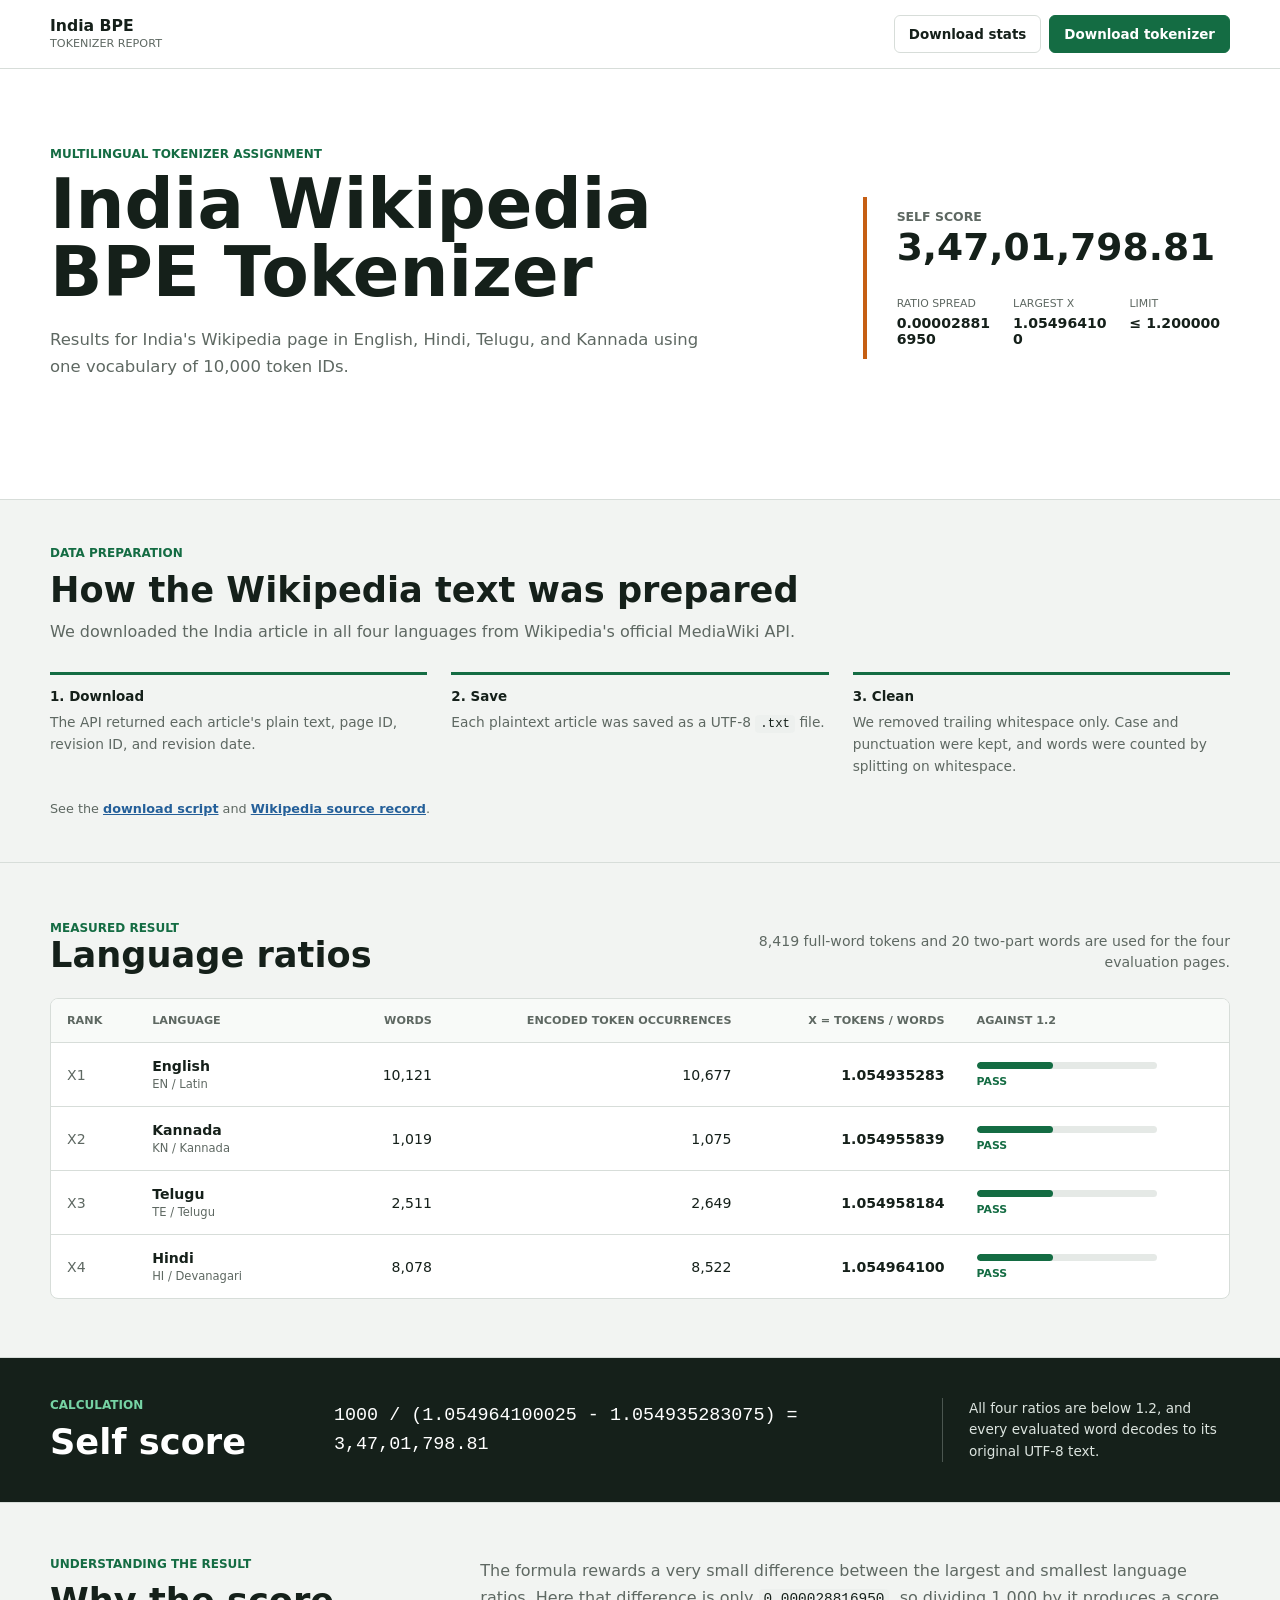
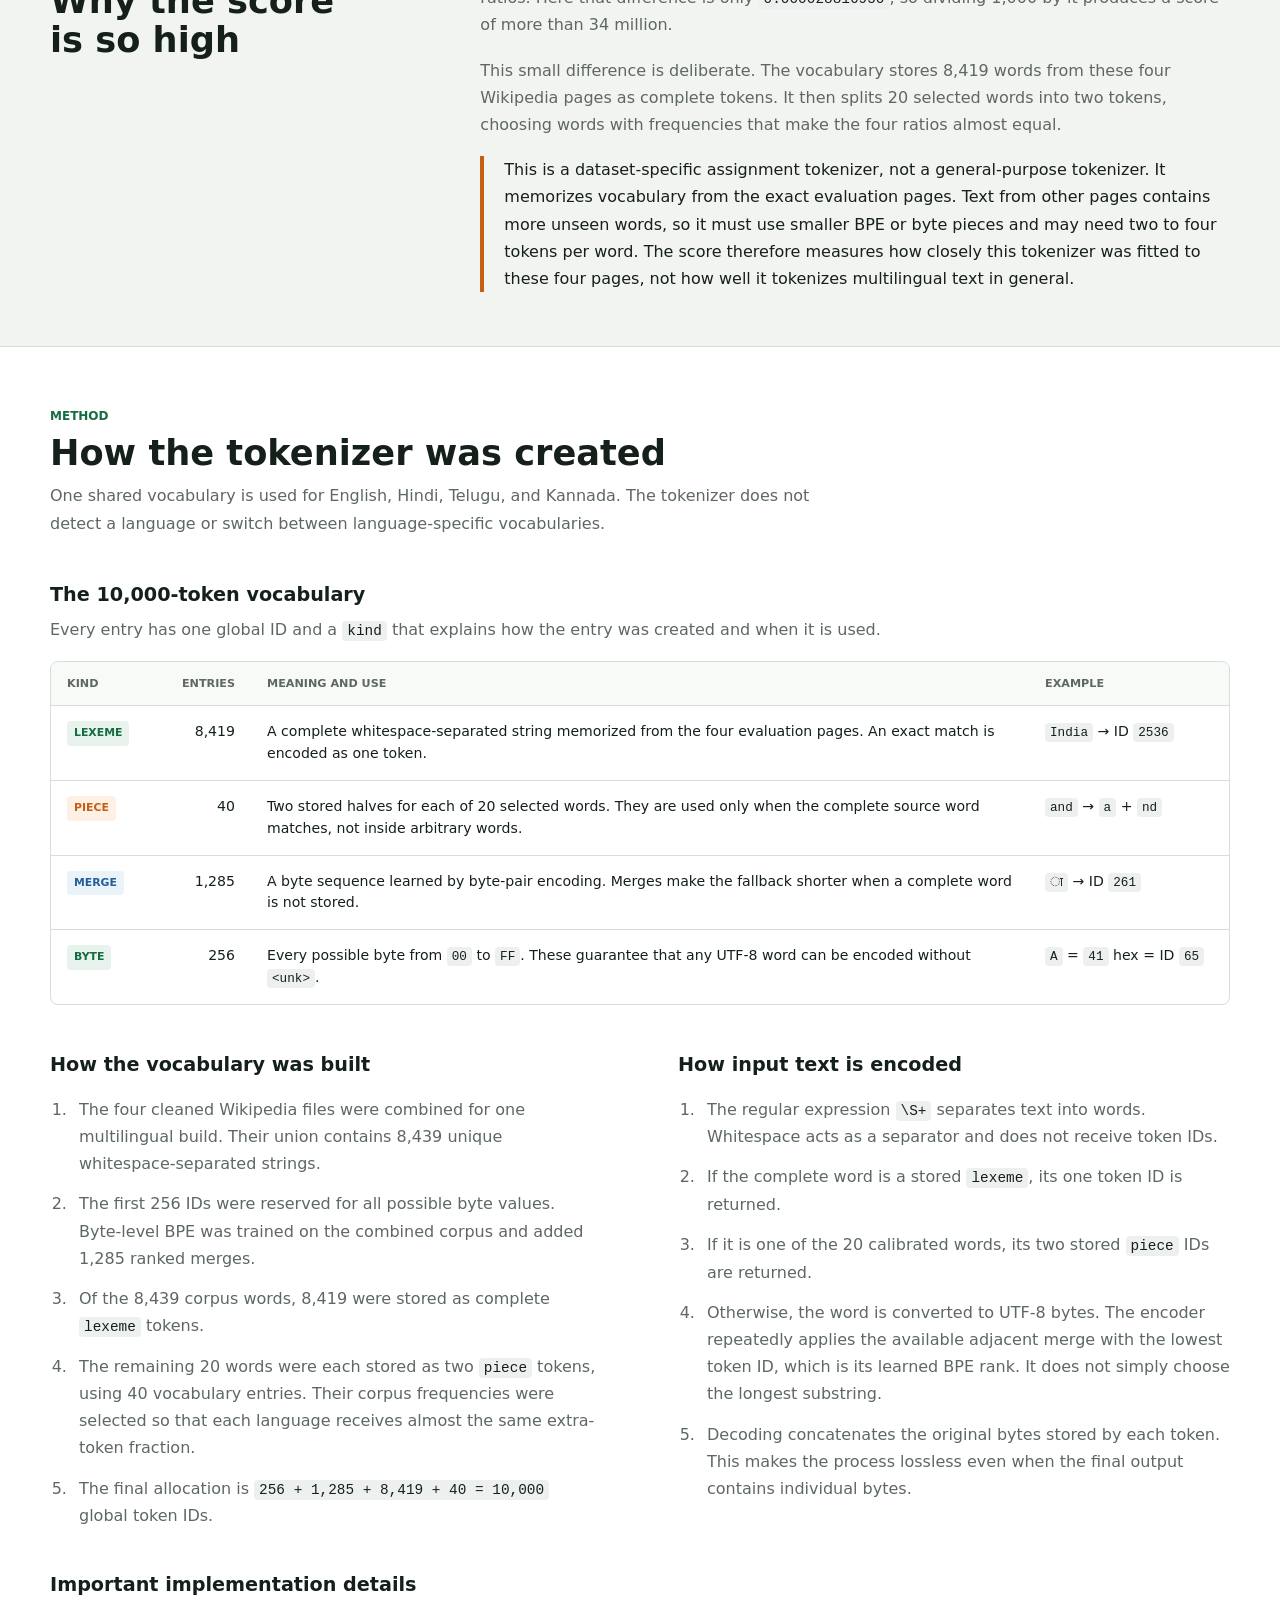
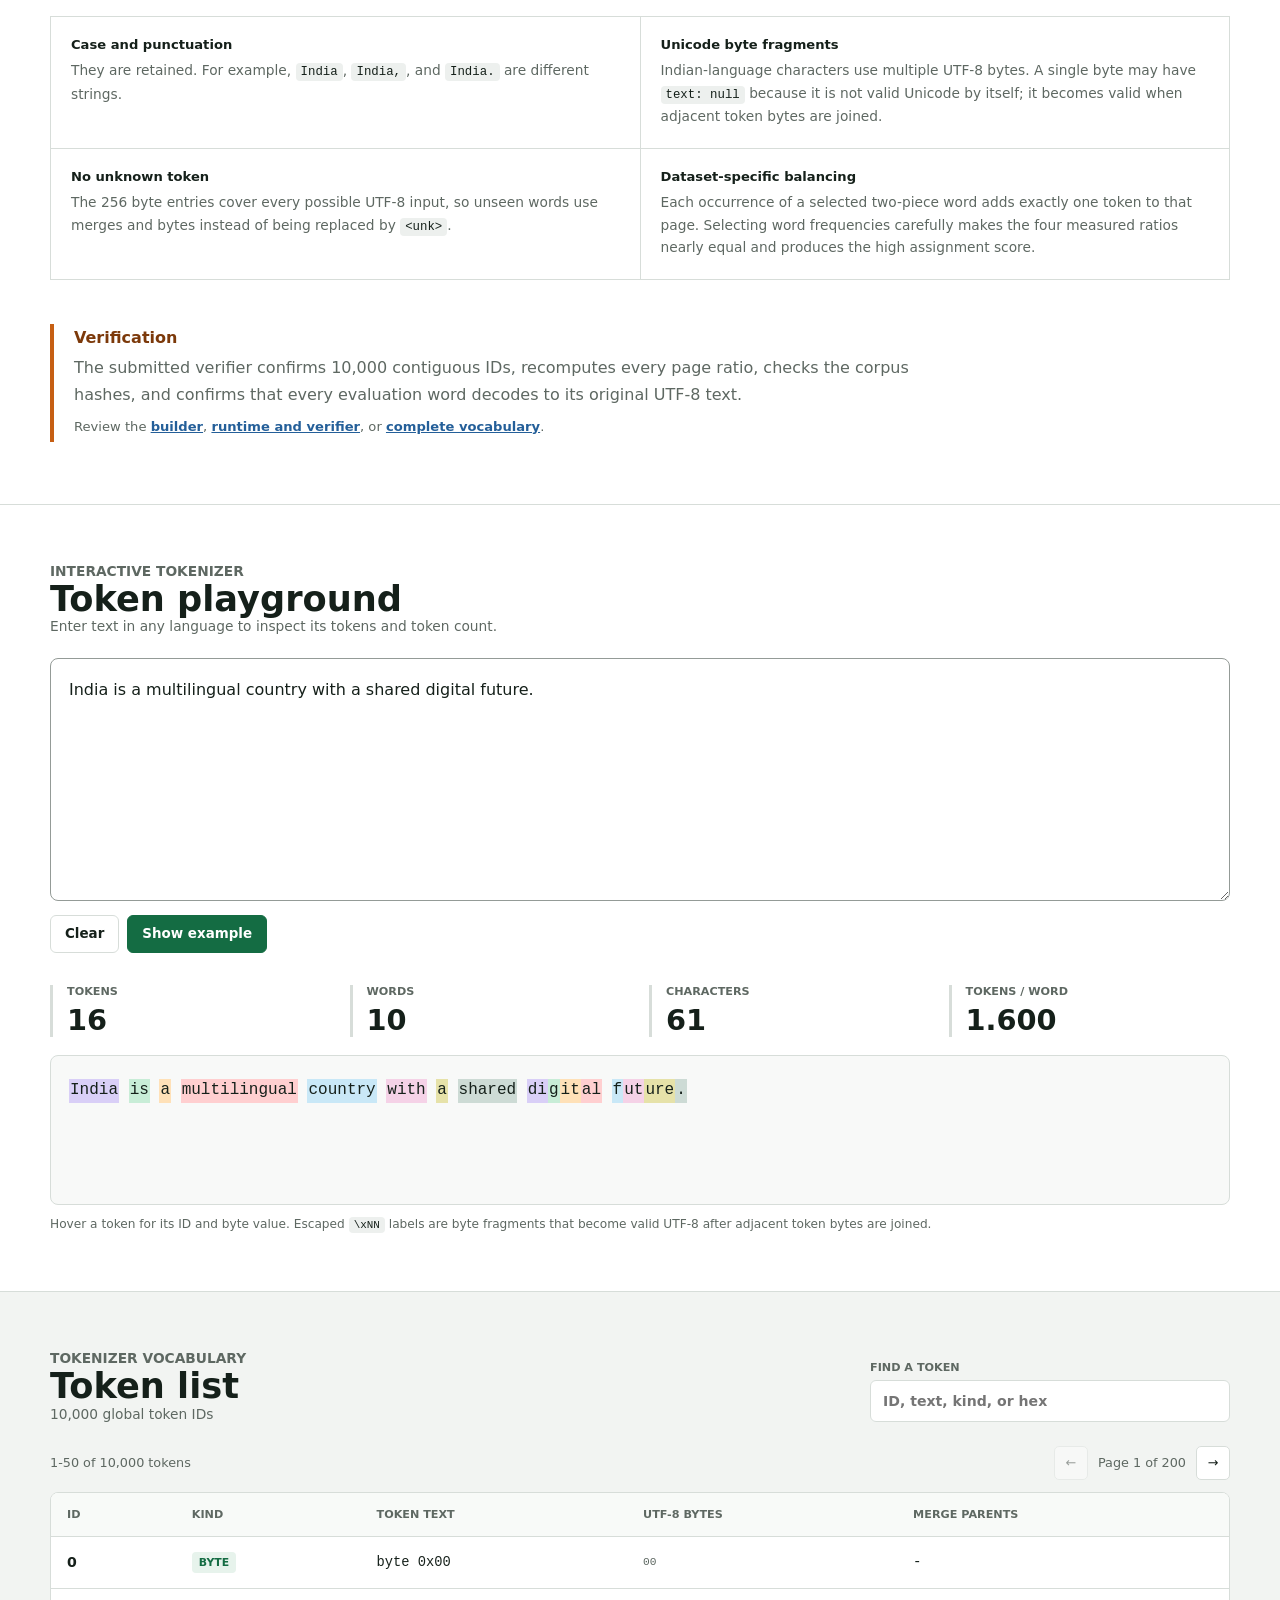
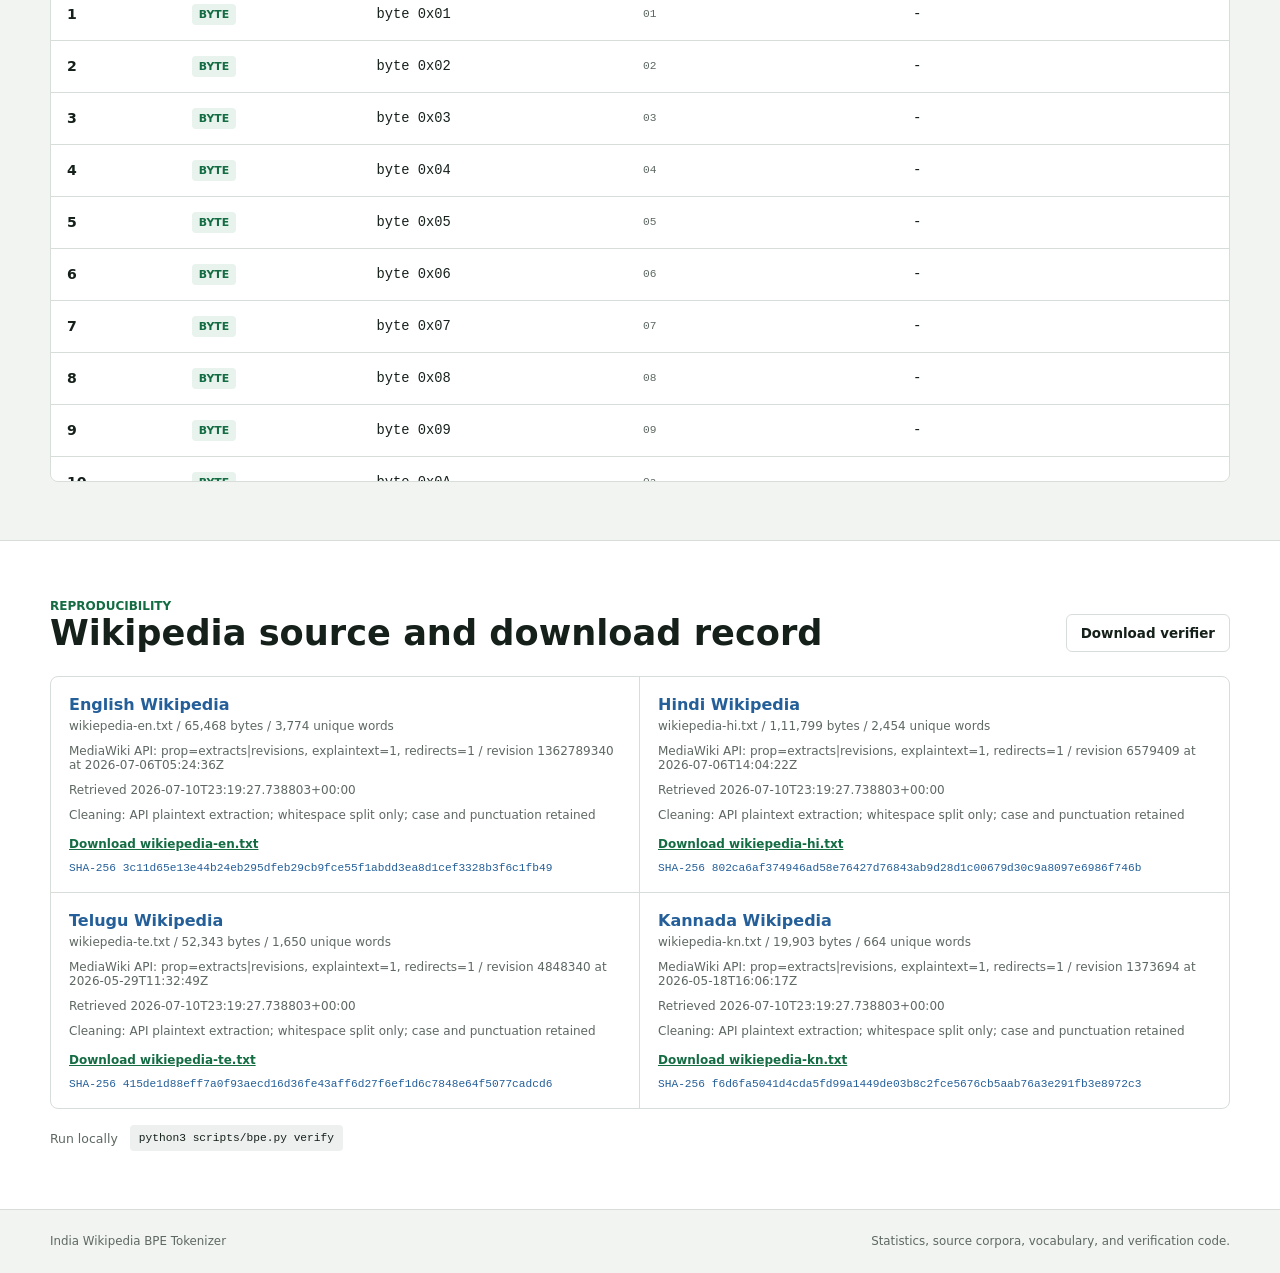
==== 02-bpe/index.html @ fa58f0af "Add multilingual BPE tokenizer app" ====
<!doctype html>
<html lang="en">
  <head>
    <meta charset="UTF-8" />
    <meta name="viewport" content="width=device-width, initial-scale=1.0" />
    <meta
      name="description"
      content="A reproducible multilingual BPE tokenizer audit for India's Wikipedia pages."
    />
    <title>India Wikipedia BPE Tokenizer</title>
    <link rel="stylesheet" href="src/styles.css" />
    <script src="src/app.js" defer></script>
  </head>
  <body>
    <header class="topbar">
      <div class="shell topbar-inner">
        <a class="brand" href="./" aria-label="India Wikipedia BPE Tokenizer home">
          <span>
            <strong>India BPE</strong>
            <small>Tokenizer report</small>
          </span>
        </a>
        <nav class="actions" aria-label="Artifact downloads">
          <a class="button button-secondary" href="assets/stats.json" download>Download stats</a>
          <a class="button button-primary" href="assets/tokenizer.json" download>Download tokenizer</a>
        </nav>
      </div>
    </header>

    <main>
      <section class="summary-band">
        <div class="shell summary-grid">
          <div class="summary-copy">
            <p class="eyebrow">Multilingual tokenizer assignment</p>
            <h1>India Wikipedia BPE Tokenizer</h1>
            <p class="lede">
              Results for India's Wikipedia page in English, Hindi, Telugu, and Kannada
              using one vocabulary of 10,000 token IDs.
            </p>
          </div>

          <div class="score-panel" aria-live="polite">
            <div>
              <span class="metric-label">Self score</span>
              <strong id="score-value" class="score-value">...</strong>
            </div>
            <dl class="score-facts">
              <div>
                <dt>Ratio spread</dt>
                <dd id="spread-value">...</dd>
              </div>
              <div>
                <dt>Largest X</dt>
                <dd id="max-ratio">...</dd>
              </div>
              <div>
                <dt>Limit</dt>
                <dd>&le; 1.200000</dd>
              </div>
            </dl>
          </div>
        </div>
      </section>

      <section class="source-band">
        <div class="shell">
          <p class="eyebrow">Data preparation</p>
          <h2>How the Wikipedia text was prepared</h2>
          <p class="source-intro">
            We downloaded the India article in all four languages from Wikipedia's
            official MediaWiki API.
          </p>
          <ol class="source-steps">
            <li>
              <strong>1. Download</strong>
              <span>
                The API returned each article's plain text, page ID, revision ID, and
                revision date.
              </span>
            </li>
            <li>
              <strong>2. Save</strong>
              <span>Each plaintext article was saved as a UTF-8 <code>.txt</code> file.</span>
            </li>
            <li>
              <strong>3. Clean</strong>
              <span>
                We removed trailing whitespace only. Case and punctuation were kept,
                and words were counted by splitting on whitespace.
              </span>
            </li>
          </ol>
          <p class="source-links">
            See the <a href="scripts/download_wikipedia.py" download>download script</a> and
            <a href="assets/wikipedia-sources.json" download>Wikipedia source record</a>.
          </p>
        </div>
      </section>

      <section class="data-band">
        <div class="shell">
          <div class="section-heading">
            <div>
              <p class="eyebrow">Measured result</p>
              <h2>Language ratios</h2>
            </div>
            <p id="vocabulary-note" class="vocabulary-note"></p>
          </div>

          <div class="table-wrap">
            <table class="ratio-table">
              <thead>
                <tr>
                  <th scope="col">Rank</th>
                  <th scope="col">Language</th>
                  <th scope="col" class="numeric">Words</th>
                  <th scope="col" class="numeric">Encoded token occurrences</th>
                  <th scope="col" class="numeric">X = tokens / words</th>
                  <th scope="col">Against 1.2</th>
                </tr>
              </thead>
              <tbody id="ratio-body"></tbody>
            </table>
          </div>
        </div>
      </section>

      <section class="calculation-band">
        <div class="shell calculation-grid">
          <div>
            <p class="eyebrow">Calculation</p>
            <h2 id="calculation-title">Self score</h2>
          </div>
          <div class="formula" id="formula" aria-live="polite"></div>
          <div class="verdict" id="verdict"></div>
        </div>
      </section>

      <section class="score-explanation-band">
        <div class="shell score-explanation-grid">
          <div>
            <p class="eyebrow">Understanding the result</p>
            <h2>Why the score is so high</h2>
          </div>
          <div class="score-explanation-copy">
            <p>
              The formula rewards a very small difference between the largest and
              smallest language ratios. Here that difference is only
              <code>0.000028816950</code>, so dividing 1,000 by it produces a score of
              more than 34 million.
            </p>
            <p>
              This small difference is deliberate. The vocabulary stores 8,419 words
              from these four Wikipedia pages as complete tokens. It then splits 20
              selected words into two tokens, choosing words with frequencies that make
              the four ratios almost equal.
            </p>
            <p class="score-caveat">
              This is a dataset-specific assignment tokenizer, not a general-purpose
              tokenizer. It memorizes vocabulary from the exact evaluation pages. Text
              from other pages contains more unseen words, so it must use smaller BPE or
              byte pieces and may need two to four tokens per word. The score therefore
              measures how closely this tokenizer was fitted to these four pages, not how
              well it tokenizes multilingual text in general.
            </p>
          </div>
        </div>
      </section>

      <section class="method-band">
        <div class="shell method-content">
          <header class="method-header">
            <p class="eyebrow">Method</p>
            <h2>How the tokenizer was created</h2>
            <p>
              One shared vocabulary is used for English, Hindi, Telugu, and Kannada.
              The tokenizer does not detect a language or switch between language-specific
              vocabularies.
            </p>
          </header>

          <section class="method-section" aria-labelledby="vocabulary-composition">
            <div class="method-section-heading">
              <h3 id="vocabulary-composition">The 10,000-token vocabulary</h3>
              <p>
                Every entry has one global ID and a <code>kind</code> that explains how
                the entry was created and when it is used.
              </p>
            </div>
            <div class="table-wrap">
              <table class="method-table">
                <thead>
                  <tr>
                    <th scope="col">Kind</th>
                    <th scope="col" class="numeric">Entries</th>
                    <th scope="col">Meaning and use</th>
                    <th scope="col">Example</th>
                  </tr>
                </thead>
                <tbody>
                  <tr>
                    <td><span class="token-kind lexeme">Lexeme</span></td>
                    <td class="numeric">8,419</td>
                    <td>
                      A complete whitespace-separated string memorized from the four
                      evaluation pages. An exact match is encoded as one token.
                    </td>
                    <td><code>India</code> &rarr; ID <code>2536</code></td>
                  </tr>
                  <tr>
                    <td><span class="token-kind piece">Piece</span></td>
                    <td class="numeric">40</td>
                    <td>
                      Two stored halves for each of 20 selected words. They are used only
                      when the complete source word matches, not inside arbitrary words.
                    </td>
                    <td><code>and</code> &rarr; <code>a</code> + <code>nd</code></td>
                  </tr>
                  <tr>
                    <td><span class="token-kind">Merge</span></td>
                    <td class="numeric">1,285</td>
                    <td>
                      A byte sequence learned by byte-pair encoding. Merges make the
                      fallback shorter when a complete word is not stored.
                    </td>
                    <td><code>ा</code> &rarr; ID <code>261</code></td>
                  </tr>
                  <tr>
                    <td><span class="token-kind byte">Byte</span></td>
                    <td class="numeric">256</td>
                    <td>
                      Every possible byte from <code>00</code> to <code>FF</code>. These
                      guarantee that any UTF-8 word can be encoded without <code>&lt;unk&gt;</code>.
                    </td>
                    <td><code>A</code> = <code>41</code> hex = ID <code>65</code></td>
                  </tr>
                </tbody>
              </table>
            </div>
          </section>

          <div class="method-columns">
            <section class="method-section" aria-labelledby="vocabulary-build">
              <div class="method-section-heading">
                <h3 id="vocabulary-build">How the vocabulary was built</h3>
              </div>
              <ol class="method-list">
                <li>
                  The four cleaned Wikipedia files were combined for one multilingual
                  build. Their union contains 8,439 unique whitespace-separated strings.
                </li>
                <li>
                  The first 256 IDs were reserved for all possible byte values. Byte-level
                  BPE was trained on the combined corpus and added 1,285 ranked merges.
                </li>
                <li>
                  Of the 8,439 corpus words, 8,419 were stored as complete
                  <code>lexeme</code> tokens.
                </li>
                <li>
                  The remaining 20 words were each stored as two <code>piece</code>
                  tokens, using 40 vocabulary entries. Their corpus frequencies were
                  selected so that each language receives almost the same extra-token
                  fraction.
                </li>
                <li>
                  The final allocation is <code>256 + 1,285 + 8,419 + 40 = 10,000</code>
                  global token IDs.
                </li>
              </ol>
            </section>

            <section class="method-section" aria-labelledby="encoding-process">
              <div class="method-section-heading">
                <h3 id="encoding-process">How input text is encoded</h3>
              </div>
              <ol class="method-list">
                <li>
                  The regular expression <code>\S+</code> separates text into words.
                  Whitespace acts as a separator and does not receive token IDs.
                </li>
                <li>
                  If the complete word is a stored <code>lexeme</code>, its one token ID
                  is returned.
                </li>
                <li>
                  If it is one of the 20 calibrated words, its two stored
                  <code>piece</code> IDs are returned.
                </li>
                <li>
                  Otherwise, the word is converted to UTF-8 bytes. The encoder repeatedly
                  applies the available adjacent merge with the lowest token ID, which is
                  its learned BPE rank. It does not simply choose the longest substring.
                </li>
                <li>
                  Decoding concatenates the original bytes stored by each token. This makes
                  the process lossless even when the final output contains individual bytes.
                </li>
              </ol>
            </section>
          </div>

          <section class="method-details" aria-labelledby="important-details">
            <div class="method-section-heading">
              <h3 id="important-details">Important implementation details</h3>
            </div>
            <dl class="method-facts">
              <div>
                <dt>Case and punctuation</dt>
                <dd>
                  They are retained. For example, <code>India</code>, <code>India,</code>,
                  and <code>India.</code> are different strings.
                </dd>
              </div>
              <div>
                <dt>Unicode byte fragments</dt>
                <dd>
                  Indian-language characters use multiple UTF-8 bytes. A single byte may
                  have <code>text: null</code> because it is not valid Unicode by itself;
                  it becomes valid when adjacent token bytes are joined.
                </dd>
              </div>
              <div>
                <dt>No unknown token</dt>
                <dd>
                  The 256 byte entries cover every possible UTF-8 input, so unseen words
                  use merges and bytes instead of being replaced by <code>&lt;unk&gt;</code>.
                </dd>
              </div>
              <div>
                <dt>Dataset-specific balancing</dt>
                <dd>
                  Each occurrence of a selected two-piece word adds exactly one token to
                  that page. Selecting word frequencies carefully makes the four measured
                  ratios nearly equal and produces the high assignment score.
                </dd>
              </div>
            </dl>
          </section>

          <aside class="method-validation">
            <strong>Verification</strong>
            <p>
              The submitted verifier confirms 10,000 contiguous IDs, recomputes every
              page ratio, checks the corpus hashes, and confirms that every evaluation
              word decodes to its original UTF-8 text.
            </p>
            <p class="method-links">
              Review the <a href="scripts/build_tokenizer.py" download>builder</a>,
              <a href="scripts/bpe.py" download>runtime and verifier</a>, or
              <a href="assets/tokenizer.json" download>complete vocabulary</a>.
            </p>
          </aside>
        </div>
      </section>

      <section class="playground-band">
        <div class="shell">
          <div class="section-heading playground-heading">
            <div>
              <p class="eyebrow">Interactive tokenizer</p>
              <h2>Token playground</h2>
              <p>Enter text in any language to inspect its tokens and token count.</p>
            </div>
          </div>

          <textarea
            id="playground-input"
            class="playground-input"
            rows="8"
            aria-label="Text to tokenize"
            placeholder="Enter or paste text"
          ></textarea>

          <div class="playground-actions">
            <button id="clear-playground" class="button button-secondary" type="button">Clear</button>
            <button id="example-playground" class="button button-primary" type="button">Show example</button>
          </div>
          <dl class="playground-metrics" aria-live="polite">
            <div><dt>Tokens</dt><dd id="playground-tokens">0</dd></div>
            <div><dt>Words</dt><dd id="playground-words">0</dd></div>
            <div><dt>Characters</dt><dd id="playground-characters">0</dd></div>
            <div><dt>Tokens / word</dt><dd id="playground-ratio">0.000</dd></div>
          </dl>

          <div id="playground-output" class="playground-output" aria-label="Colored token output"></div>
          <p class="fragment-note">
            Hover a token for its ID and byte value. Escaped <code>\xNN</code> labels are byte
            fragments that become valid UTF-8 after adjacent token bytes are joined.
          </p>
        </div>
      </section>

      <section class="vocab-band">
        <div class="shell">
          <div class="section-heading vocab-heading">
            <div>
              <p class="eyebrow">Tokenizer vocabulary</p>
              <h2>Token list</h2>
              <p><span id="vocab-count">10,000</span> global token IDs</p>
            </div>
            <label class="search-field">
              <span>Find a token</span>
              <input id="token-search" type="search" placeholder="ID, text, kind, or hex" />
            </label>
          </div>

          <div class="token-toolbar">
            <p id="token-result-count" aria-live="polite">Loading vocabulary...</p>
            <div class="pager">
              <button id="previous-page" type="button" aria-label="Previous token page">&larr;</button>
              <span id="page-label">Page 1</span>
              <button id="next-page" type="button" aria-label="Next token page">&rarr;</button>
            </div>
          </div>

          <div class="table-wrap token-table-wrap">
            <table class="token-table">
              <thead>
                <tr>
                  <th scope="col">ID</th>
                  <th scope="col">Kind</th>
                  <th scope="col">Token text</th>
                  <th scope="col">UTF-8 bytes</th>
                  <th scope="col">Merge parents</th>
                </tr>
              </thead>
              <tbody id="token-body"></tbody>
            </table>
          </div>
        </div>
      </section>

      <section class="provenance-band">
        <div class="shell">
          <div class="section-heading">
            <div>
              <p class="eyebrow">Reproducibility</p>
              <h2>Wikipedia source and download record</h2>
            </div>
            <a class="button button-secondary" href="scripts/bpe.py" download>Download verifier</a>
          </div>
          <div id="corpus-list" class="corpus-list"></div>
          <div class="verify-command">
            <span>Run locally</span>
            <code>python3 scripts/bpe.py verify</code>
          </div>
        </div>
      </section>
    </main>

    <footer>
      <div class="shell footer-inner">
        <p>India Wikipedia BPE Tokenizer</p>
        <p>Statistics, source corpora, vocabulary, and verification code.</p>
      </div>
    </footer>
  </body>
</html>
---- 02-bpe/src/styles.css ----
:root {
  color-scheme: light;
  --ink: #15201a;
  --muted: #5e6862;
  --paper: #ffffff;
  --ground: #f2f4f2;
  --line: #d7ddd9;
  --green: #146c43;
  --green-soft: #e7f3ec;
  --saffron: #c65f13;
  --saffron-soft: #fff0e5;
  --blue: #245f99;
  --blue-soft: #eaf2fa;
  --danger: #9e392f;
  --radius: 8px;
  font-family:
    Inter, ui-sans-serif, system-ui, -apple-system, BlinkMacSystemFont, "Segoe UI",
    sans-serif;
  font-synthesis: none;
  letter-spacing: 0;
}

* {
  box-sizing: border-box;
}

html {
  background: var(--ground);
  color: var(--ink);
  scroll-behavior: smooth;
}

body {
  margin: 0;
  min-width: 320px;
  background: var(--ground);
}

button,
input {
  font: inherit;
  letter-spacing: 0;
}

button,
a {
  -webkit-tap-highlight-color: transparent;
}

a {
  color: inherit;
}

.shell {
  width: min(1180px, calc(100% - 40px));
  margin-inline: auto;
}

.topbar {
  position: sticky;
  z-index: 20;
  top: 0;
  border-bottom: 1px solid var(--line);
  background: rgba(255, 255, 255, 0.96);
  backdrop-filter: blur(10px);
}

.topbar-inner,
.footer-inner,
.section-heading,
.token-toolbar {
  display: flex;
  align-items: center;
  justify-content: space-between;
  gap: 20px;
}

.topbar-inner {
  min-height: 68px;
}

.brand {
  display: inline-flex;
  align-items: center;
  gap: 11px;
  color: var(--ink);
  text-decoration: none;
}

.brand span {
  display: grid;
  line-height: 1.05;
}

.brand strong {
  font-size: 0.98rem;
}

.brand small {
  margin-top: 4px;
  color: var(--muted);
  font-size: 0.7rem;
  text-transform: uppercase;
}

.actions {
  display: flex;
  gap: 8px;
}

.button {
  display: inline-flex;
  min-height: 38px;
  align-items: center;
  justify-content: center;
  border: 1px solid transparent;
  border-radius: 6px;
  padding: 0 14px;
  font-size: 0.84rem;
  font-weight: 700;
  text-decoration: none;
}

.button-primary {
  border-color: var(--green);
  background: var(--green);
  color: #fff;
}

.button-secondary {
  border-color: var(--line);
  background: var(--paper);
  color: var(--ink);
}

.button:hover,
.button:focus-visible {
  filter: brightness(0.96);
}

.summary-band {
  border-bottom: 1px solid var(--line);
  background: var(--paper);
}

.summary-grid {
  display: grid;
  min-height: 430px;
  grid-template-columns: minmax(0, 1.45fr) minmax(310px, 0.75fr);
  align-items: center;
  gap: clamp(44px, 8vw, 110px);
  padding-block: 58px 70px;
}

.eyebrow {
  margin: 0 0 10px;
  color: var(--green);
  font-size: 0.75rem;
  font-weight: 800;
  text-transform: uppercase;
}

h1,
h2,
p {
  margin-top: 0;
}

h1 {
  max-width: 800px;
  margin-bottom: 20px;
  font-size: 4.3rem;
  line-height: 0.98;
  letter-spacing: 0;
}

h2 {
  margin-bottom: 10px;
  font-size: 2.2rem;
  line-height: 1.12;
  letter-spacing: 0;
}

.lede {
  max-width: 670px;
  margin-bottom: 28px;
  color: var(--muted);
  font-size: 1.03rem;
  line-height: 1.65;
}

.score-panel {
  border-left: 4px solid var(--saffron);
  padding: 12px 0 12px 30px;
}

.metric-label {
  display: block;
  margin-bottom: 6px;
  color: var(--muted);
  font-size: 0.78rem;
  font-weight: 750;
  text-transform: uppercase;
}

.score-value {
  display: block;
  overflow-wrap: anywhere;
  font-size: 2.35rem;
  font-variant-numeric: tabular-nums;
  line-height: 0.95;
}

.score-facts {
  display: grid;
  grid-template-columns: repeat(3, 1fr);
  gap: 16px;
  margin: 32px 0 0;
}

.score-facts div {
  min-width: 0;
}

.score-facts dt {
  color: var(--muted);
  font-size: 0.68rem;
  text-transform: uppercase;
}

.score-facts dd {
  margin: 5px 0 0;
  overflow-wrap: anywhere;
  font-size: 0.88rem;
  font-weight: 750;
  font-variant-numeric: tabular-nums;
}

.source-band {
  border-bottom: 1px solid var(--line);
  padding-block: 46px;
  background: var(--ground);
}

.source-intro {
  max-width: 760px;
  margin-bottom: 26px;
  color: var(--muted);
  line-height: 1.65;
}

.source-steps {
  display: grid;
  grid-template-columns: repeat(3, minmax(0, 1fr));
  gap: 24px;
  margin: 0;
  padding: 0;
  list-style: none;
}

.source-steps li {
  border-top: 3px solid var(--green);
  padding-top: 14px;
}

.source-steps strong,
.source-steps span {
  display: block;
}

.source-steps strong {
  margin-bottom: 7px;
  font-size: 0.84rem;
}

.source-steps span {
  color: var(--muted);
  font-size: 0.86rem;
  line-height: 1.6;
}

.source-links {
  margin: 24px 0 0;
  color: var(--muted);
  font-size: 0.8rem;
}

.source-links a {
  color: var(--blue);
  font-weight: 700;
}

.data-band,
.playground-band,
.vocab-band,
.provenance-band {
  padding-block: 58px;
}

.playground-band {
  border-bottom: 1px solid var(--line);
  background: var(--paper);
}

.playground-heading p {
  margin-bottom: 0;
  color: var(--muted);
  font-size: 0.86rem;
}

.playground-input {
  display: block;
  width: 100%;
  min-height: 220px;
  resize: vertical;
  border: 1px solid #949b97;
  border-radius: var(--radius);
  padding: 18px;
  outline: 0;
  background: var(--paper);
  color: var(--ink);
  font: inherit;
  font-size: 1rem;
  line-height: 1.6;
  letter-spacing: 0;
}

.playground-input:focus {
  border-color: var(--blue);
  box-shadow: 0 0 0 3px var(--blue-soft);
}

.playground-actions {
  display: flex;
  gap: 8px;
  margin-top: 14px;
}

.playground-metrics {
  display: grid;
  grid-template-columns: repeat(4, minmax(0, 1fr));
  gap: 18px;
  margin: 32px 0 18px;
}

.playground-metrics div {
  border-left: 3px solid var(--line);
  padding-left: 14px;
}

.playground-metrics dt {
  color: var(--muted);
  font-size: 0.7rem;
  font-weight: 800;
  text-transform: uppercase;
}

.playground-metrics dd {
  margin: 5px 0 0;
  font-size: 1.8rem;
  font-variant-numeric: tabular-nums;
  font-weight: 750;
}

.playground-output {
  min-height: 150px;
  border: 1px solid var(--line);
  border-radius: var(--radius);
  padding: 18px;
  background: #f8f9f8;
  font-family: ui-monospace, SFMono-Regular, Menlo, Consolas, monospace;
  font-size: 1rem;
  line-height: 2;
  overflow-wrap: anywhere;
  white-space: pre-wrap;
}

.playground-output.empty {
  color: var(--muted);
}

.playground-token {
  padding: 2px 1px;
  border-bottom: 2px solid transparent;
  cursor: help;
}

.playground-token:hover {
  border-bottom-color: var(--ink);
}

.token-color-0 { background: #d9cff7; }
.token-color-1 { background: #c8edd7; }
.token-color-2 { background: #ffe1b8; }
.token-color-3 { background: #ffcfd0; }
.token-color-4 { background: #c9e8f7; }
.token-color-5 { background: #f5d2e7; }
.token-color-6 { background: #e6e2a9; }
.token-color-7 { background: #cddbd5; }

.byte-fragment {
  color: #6f3029;
  font-size: 0.8rem;
}

.fragment-note {
  margin: 10px 0 0;
  color: var(--muted);
  font-size: 0.76rem;
  line-height: 1.5;
}

.section-heading {
  align-items: end;
  margin-bottom: 24px;
}

.section-heading h2,
.section-heading p {
  margin-bottom: 0;
}

.vocabulary-note {
  max-width: 520px;
  color: var(--muted);
  font-size: 0.88rem;
  line-height: 1.55;
  text-align: right;
}

.table-wrap {
  overflow-x: auto;
  border: 1px solid var(--line);
  border-radius: var(--radius);
  background: var(--paper);
}

table {
  width: 100%;
  border-collapse: collapse;
}

th,
td {
  border-bottom: 1px solid var(--line);
  padding: 15px 16px;
  text-align: left;
  vertical-align: middle;
}

th {
  background: #f8faf8;
  color: var(--muted);
  font-size: 0.7rem;
  font-weight: 800;
  text-transform: uppercase;
}

tbody tr:last-child td {
  border-bottom: 0;
}

td {
  font-size: 0.88rem;
}

.numeric {
  text-align: right;
  font-variant-numeric: tabular-nums;
}

.language-cell {
  min-width: 165px;
}

.language-cell strong,
.language-cell span {
  display: block;
}

.language-cell span {
  margin-top: 3px;
  color: var(--muted);
  font-size: 0.72rem;
}

.rank {
  color: var(--muted);
  font-variant-numeric: tabular-nums;
}

.ratio-value {
  font-weight: 800;
}

.bar-track {
  width: min(180px, 18vw);
  min-width: 100px;
  height: 7px;
  overflow: hidden;
  border-radius: 4px;
  background: #e5e9e6;
}

.bar-fill {
  height: 100%;
  border-radius: inherit;
  background: var(--green);
}

.bar-fill.over {
  background: var(--danger);
}

.status {
  display: block;
  margin-top: 6px;
  font-size: 0.68rem;
  font-weight: 750;
}

.status.pass {
  color: var(--green);
}

.status.fail {
  color: var(--danger);
}

.calculation-band {
  border-block: 1px solid var(--line);
  background: var(--ink);
  color: #fff;
}

.calculation-grid {
  display: grid;
  grid-template-columns: 0.7fr 1.6fr 0.8fr;
  align-items: center;
  gap: 32px;
  padding-block: 40px;
}

.calculation-band .eyebrow {
  color: #76d3a4;
}

.calculation-band h2 {
  margin-bottom: 0;
}

.formula {
  overflow-wrap: anywhere;
  font-family: ui-monospace, SFMono-Regular, Menlo, Consolas, monospace;
  font-size: 1.15rem;
  font-variant-numeric: tabular-nums;
  line-height: 1.6;
}

.verdict {
  border-left: 1px solid #4b5650;
  padding-left: 26px;
  color: #dce4df;
  font-size: 0.85rem;
  line-height: 1.55;
}

.score-explanation-band {
  border-bottom: 1px solid var(--line);
  background: var(--ground);
}

.score-explanation-grid {
  display: grid;
  grid-template-columns: 0.7fr 1.6fr;
  gap: clamp(36px, 8vw, 110px);
  padding-block: 54px;
}

.score-explanation-copy p {
  max-width: 780px;
  margin-bottom: 18px;
  color: var(--muted);
  line-height: 1.7;
}

.score-explanation-copy p:last-child {
  margin-bottom: 0;
}

.score-explanation-copy .score-caveat {
  border-left: 4px solid var(--saffron);
  padding-left: 20px;
  color: var(--ink);
}

.method-band {
  border-bottom: 1px solid var(--line);
  background: var(--paper);
}

.method-content {
  padding-block: 62px;
}

.method-header {
  max-width: 790px;
  margin-bottom: 46px;
}

.method-header > p:last-child,
.method-section-heading p {
  margin-bottom: 0;
  color: var(--muted);
  line-height: 1.7;
}

.method-section + .method-section,
.method-details,
.method-validation {
  margin-top: 44px;
}

.method-section-heading {
  margin-bottom: 18px;
}

.method-section-heading h3 {
  margin: 0 0 8px;
  font-size: 1.2rem;
  line-height: 1.3;
}

.method-table {
  min-width: 860px;
}

.method-table td {
  vertical-align: top;
  line-height: 1.55;
}

.method-table td:nth-child(1) {
  width: 110px;
}

.method-table td:nth-child(2) {
  width: 90px;
}

.method-table td:nth-child(4) {
  width: 200px;
}

.method-columns {
  display: grid;
  grid-template-columns: repeat(2, minmax(0, 1fr));
  gap: clamp(32px, 6vw, 76px);
  margin-top: 48px;
}

.method-columns .method-section {
  margin-top: 0;
}

.method-list {
  margin: 0;
  padding-left: 22px;
  color: var(--muted);
}

.method-list li {
  padding-left: 7px;
  line-height: 1.7;
}

.method-list li + li {
  margin-top: 13px;
}

.method-facts {
  display: grid;
  grid-template-columns: repeat(2, minmax(0, 1fr));
  gap: 0;
  margin: 0;
  border-top: 1px solid var(--line);
  border-left: 1px solid var(--line);
}

.method-facts div {
  border-right: 1px solid var(--line);
  border-bottom: 1px solid var(--line);
  padding: 20px;
}

.method-facts dt {
  margin-bottom: 7px;
  font-size: 0.82rem;
  font-weight: 800;
}

.method-facts dd {
  margin: 0;
  color: var(--muted);
  font-size: 0.86rem;
  line-height: 1.65;
}

code {
  border-radius: 4px;
  padding: 2px 5px;
  background: #edf0ee;
  color: var(--ink);
  font-family: ui-monospace, SFMono-Regular, Menlo, Consolas, monospace;
  font-size: 0.9em;
}

.method-validation {
  border-left: 4px solid var(--saffron);
  padding: 4px 0 4px 20px;
}

.method-validation strong {
  display: block;
  margin-bottom: 8px;
  color: #7c390a;
}

.method-validation p {
  max-width: 850px;
  margin-bottom: 8px;
  color: var(--muted);
  line-height: 1.65;
}

.method-validation .method-links {
  margin-bottom: 0;
  font-size: 0.82rem;
}

.method-links a {
  color: var(--blue);
  font-weight: 700;
}

.vocab-band {
  background: var(--ground);
}

.vocab-heading p {
  color: var(--muted);
  font-size: 0.86rem;
}

.search-field {
  display: grid;
  gap: 6px;
  min-width: min(360px, 100%);
  color: var(--muted);
  font-size: 0.7rem;
  font-weight: 800;
  text-transform: uppercase;
}

.search-field input {
  width: 100%;
  min-height: 42px;
  border: 1px solid var(--line);
  border-radius: 6px;
  padding: 0 12px;
  outline: 0;
  background: var(--paper);
  color: var(--ink);
  font-size: 0.88rem;
  text-transform: none;
}

.search-field input:focus {
  border-color: var(--blue);
  box-shadow: 0 0 0 3px var(--blue-soft);
}

.token-toolbar {
  margin-bottom: 12px;
  color: var(--muted);
  font-size: 0.8rem;
}

.token-toolbar p {
  margin: 0;
}

.pager {
  display: flex;
  align-items: center;
  gap: 10px;
}

.pager button {
  width: 34px;
  height: 34px;
  border: 1px solid var(--line);
  border-radius: 5px;
  background: var(--paper);
  color: var(--ink);
  cursor: pointer;
}

.pager button:disabled {
  cursor: not-allowed;
  opacity: 0.4;
}

.token-table-wrap {
  max-height: 590px;
  overflow: auto;
}

.token-table thead {
  position: sticky;
  z-index: 2;
  top: 0;
}

.token-table td:first-child {
  font-variant-numeric: tabular-nums;
  font-weight: 750;
}

.token-kind {
  display: inline-block;
  border-radius: 4px;
  padding: 4px 7px;
  background: var(--blue-soft);
  color: var(--blue);
  font-size: 0.68rem;
  font-weight: 800;
  text-transform: uppercase;
}

.token-kind.special {
  background: var(--saffron-soft);
  color: var(--saffron);
}

.token-kind.byte {
  background: var(--green-soft);
  color: var(--green);
}

.token-kind.lexeme {
  background: var(--green-soft);
  color: var(--green);
}

.token-kind.piece {
  background: var(--saffron-soft);
  color: var(--saffron);
}

.token-text,
.token-hex,
.token-parents {
  font-family: ui-monospace, SFMono-Regular, Menlo, Consolas, monospace;
}

.token-text {
  max-width: 360px;
  overflow-wrap: anywhere;
  font-size: 0.86rem;
}

.token-hex {
  max-width: 320px;
  overflow-wrap: anywhere;
  color: var(--muted);
  font-size: 0.7rem;
}

.provenance-band {
  border-top: 1px solid var(--line);
  background: var(--paper);
}

.corpus-list {
  display: grid;
  grid-template-columns: repeat(2, minmax(0, 1fr));
  border: 1px solid var(--line);
  border-radius: var(--radius);
  overflow: hidden;
}

.corpus-item {
  min-width: 0;
  padding: 18px;
  border-right: 1px solid var(--line);
  border-bottom: 1px solid var(--line);
}

.corpus-item:nth-child(2n) {
  border-right: 0;
}

.corpus-item:nth-last-child(-n + 2) {
  border-bottom: 0;
}

.corpus-item strong,
.corpus-item span,
.corpus-item code {
  display: block;
}

.corpus-source {
  color: var(--blue);
  font-weight: 800;
  text-decoration: none;
}

.corpus-source:hover {
  text-decoration: underline;
}

.corpus-file {
  display: inline-block;
  margin: 0 0 11px;
  color: var(--green);
  font-size: 0.75rem;
  font-weight: 750;
}

.corpus-item span {
  margin: 5px 0 11px;
  color: var(--muted);
  font-size: 0.75rem;
}

.corpus-item code {
  overflow: hidden;
  padding: 0;
  background: transparent;
  color: var(--blue);
  font-size: 0.7rem;
  text-overflow: ellipsis;
  white-space: nowrap;
}

.verify-command {
  display: flex;
  align-items: center;
  gap: 12px;
  margin-top: 16px;
  color: var(--muted);
  font-size: 0.78rem;
}

.verify-command code {
  padding: 7px 9px;
}

footer {
  border-top: 1px solid var(--line);
  padding-block: 24px;
  background: var(--ground);
  color: var(--muted);
  font-size: 0.74rem;
}

.footer-inner p {
  margin: 0;
}

@media (max-width: 820px) {
  .summary-grid,
  .score-explanation-grid,
  .calculation-grid {
    grid-template-columns: 1fr;
  }

  .method-columns,
  .method-facts {
    grid-template-columns: 1fr;
  }

  .source-steps {
    grid-template-columns: 1fr;
  }

  .summary-grid {
    min-height: auto;
    gap: 42px;
    padding-block: 44px 52px;
  }

  .score-panel {
    padding-left: 24px;
  }

  h1 {
    font-size: 3.4rem;
  }

  .calculation-grid {
    gap: 20px;
  }

  .verdict {
    border-top: 1px solid #4b5650;
    border-left: 0;
    padding-top: 18px;
    padding-left: 0;
  }
}

@media (max-width: 640px) {
  .shell {
    width: min(100% - 24px, 1180px);
  }

  .topbar-inner {
    min-height: 62px;
  }

  .brand small,
  .topbar .button-secondary {
    display: none;
  }

  .button {
    min-height: 36px;
    padding-inline: 10px;
    font-size: 0.76rem;
  }

  h1 {
    font-size: 2.55rem;
    line-height: 1;
  }

  h2 {
    font-size: 1.65rem;
  }

  .score-value {
    font-size: 2.05rem;
  }

  .score-facts {
    gap: 8px;
  }

  .score-facts dd {
    font-size: 0.76rem;
  }

  .data-band,
  .source-band,
  .score-explanation-grid,
  .playground-band,
  .vocab-band,
  .provenance-band,
  .method-content {
    padding-block: 42px;
  }

  .section-heading,
  .token-toolbar,
  .footer-inner {
    align-items: flex-start;
    flex-direction: column;
  }

  .vocabulary-note {
    text-align: left;
  }

  .search-field {
    min-width: 100%;
  }

  .playground-metrics {
    grid-template-columns: repeat(2, minmax(0, 1fr));
  }

  th,
  td {
    padding: 12px;
  }

  .corpus-list {
    grid-template-columns: 1fr;
  }

  .corpus-item,
  .corpus-item:nth-child(2n),
  .corpus-item:nth-last-child(-n + 2) {
    border-right: 0;
    border-bottom: 1px solid var(--line);
  }

  .corpus-item:last-child {
    border-bottom: 0;
  }
}

@media (prefers-reduced-motion: reduce) {
  html {
    scroll-behavior: auto;
  }
}
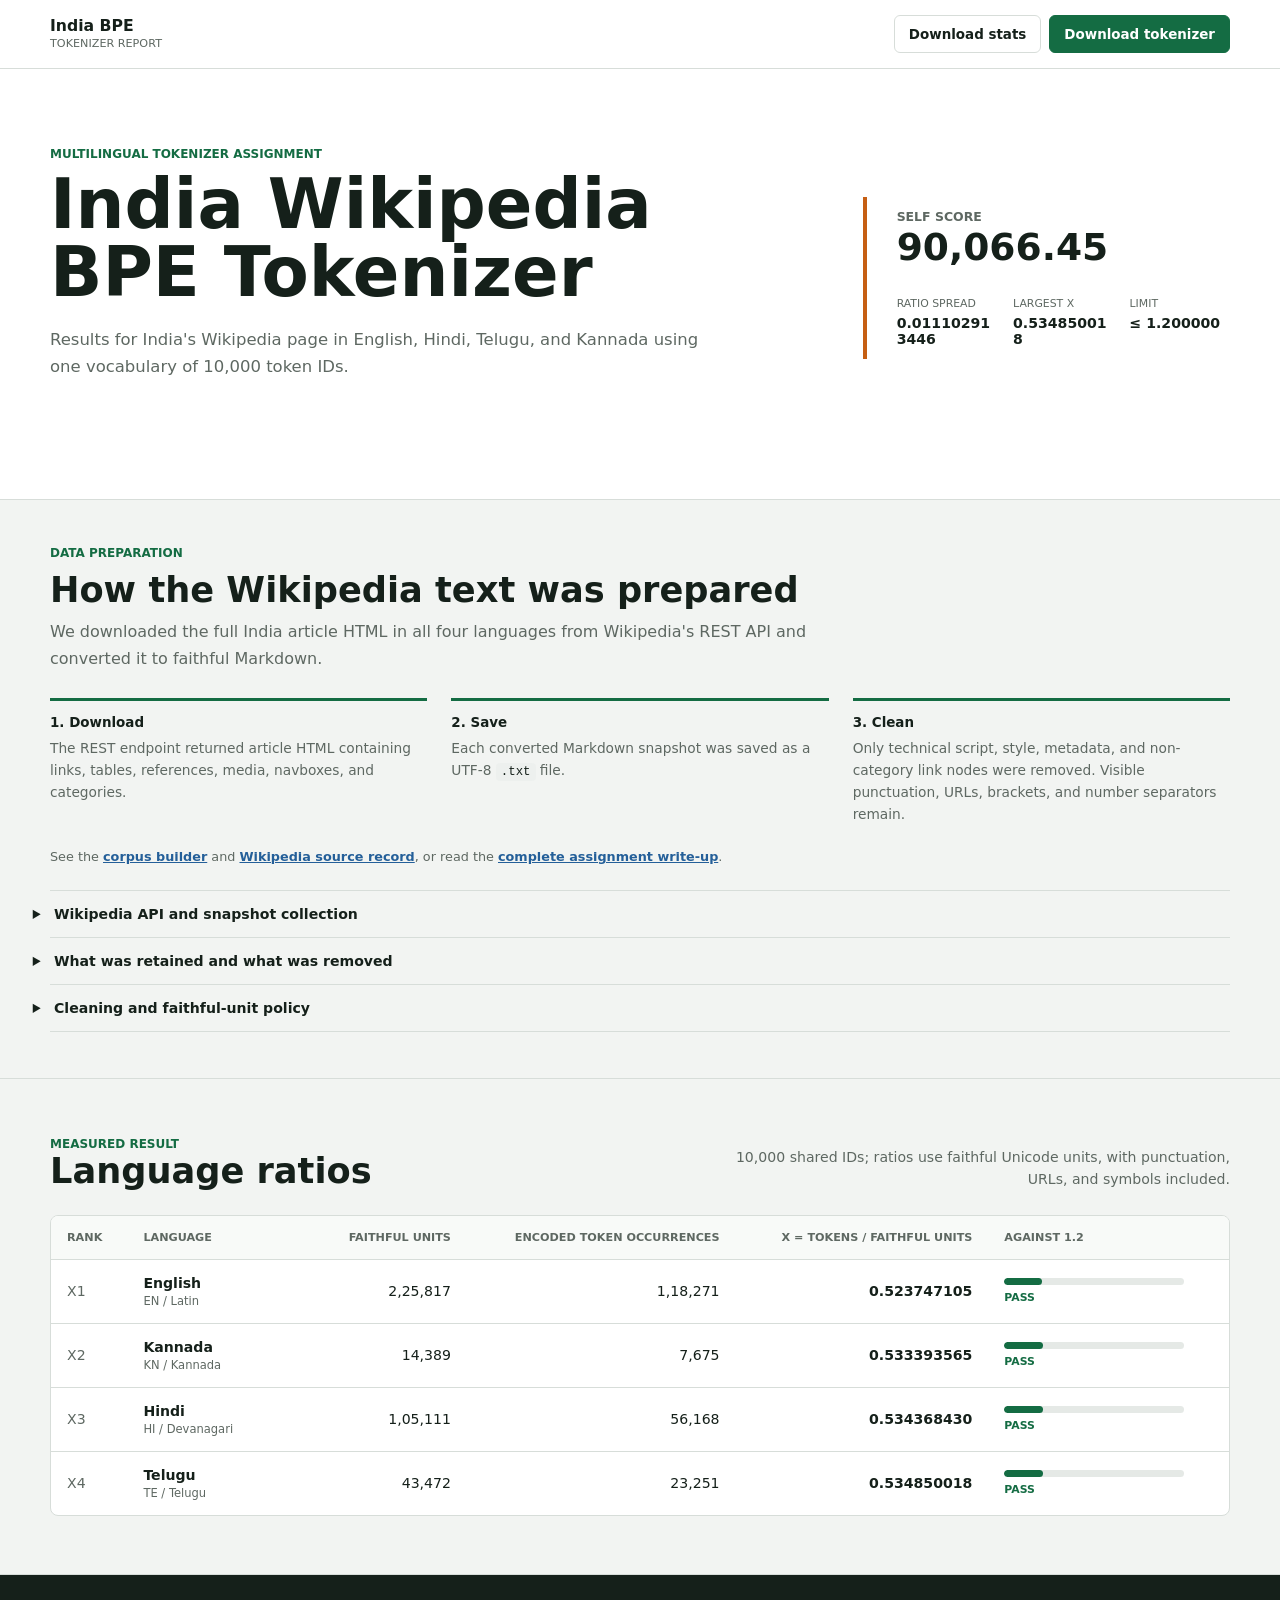
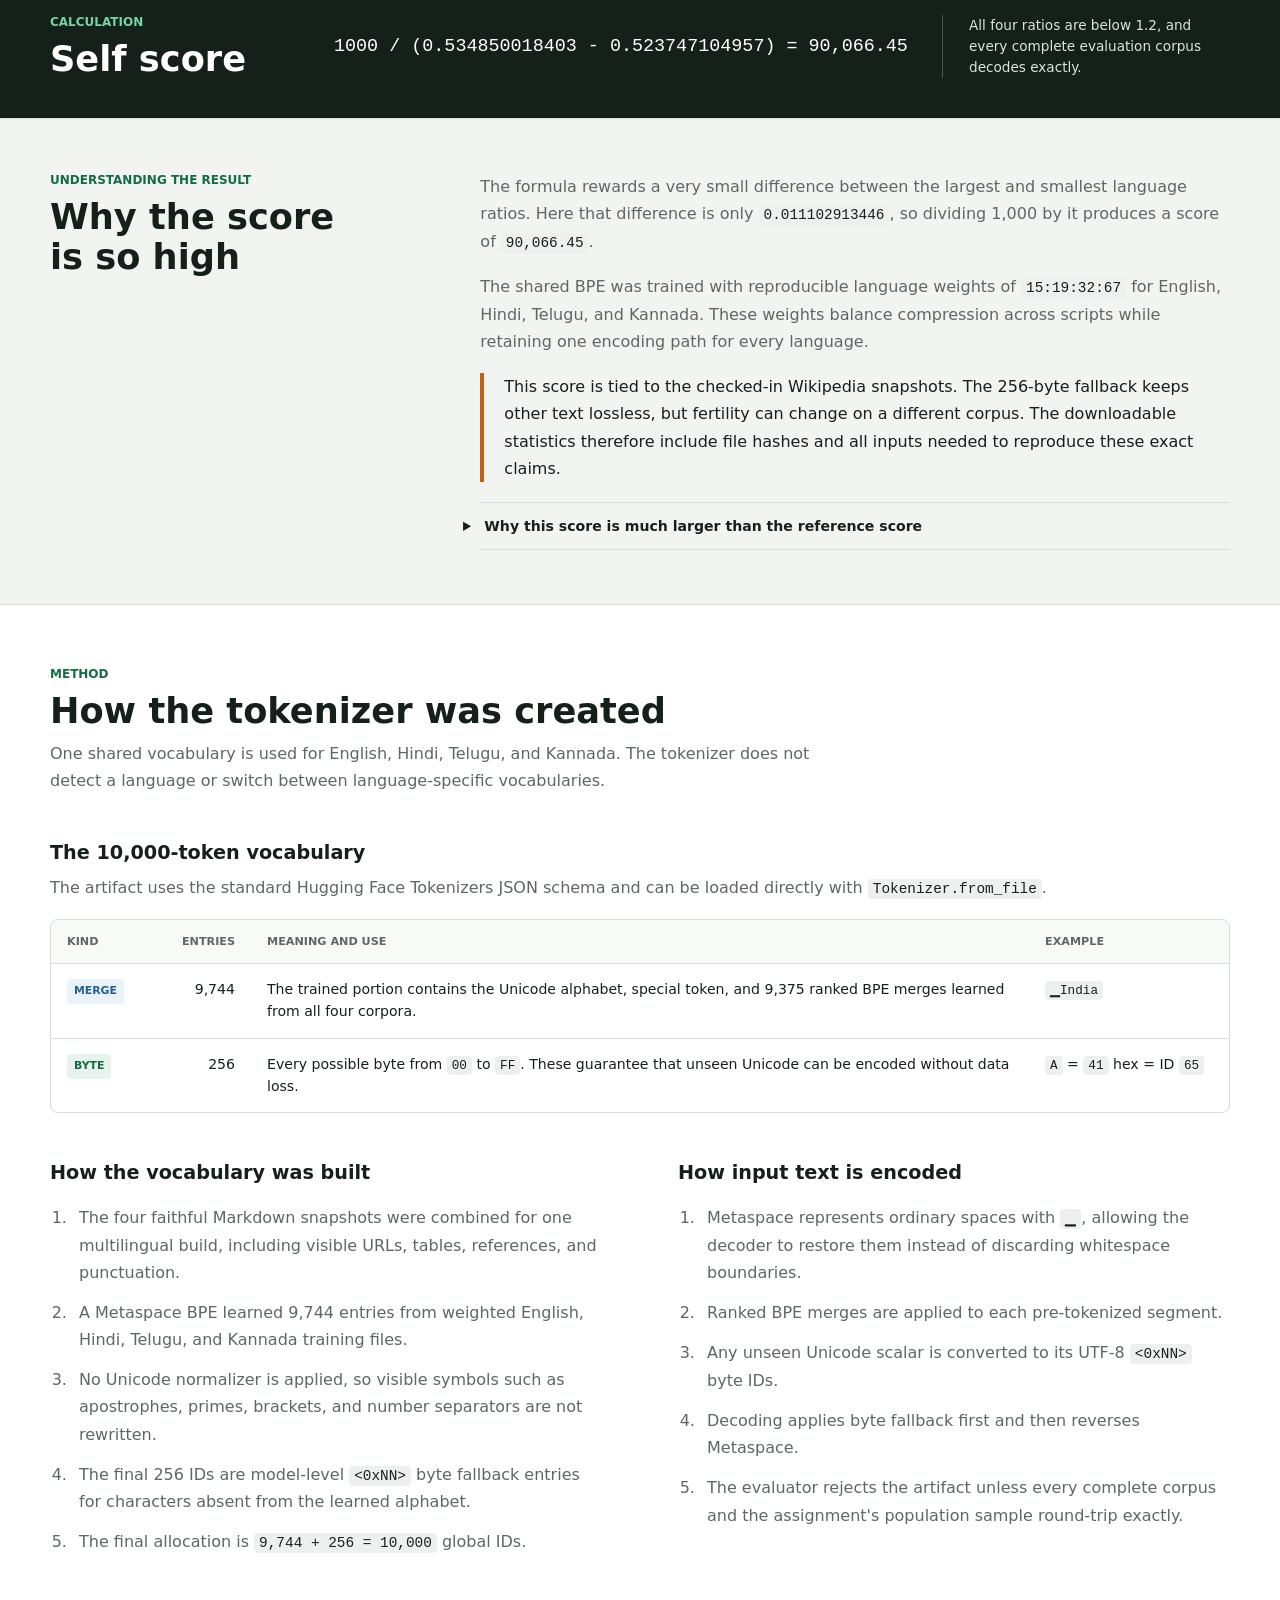
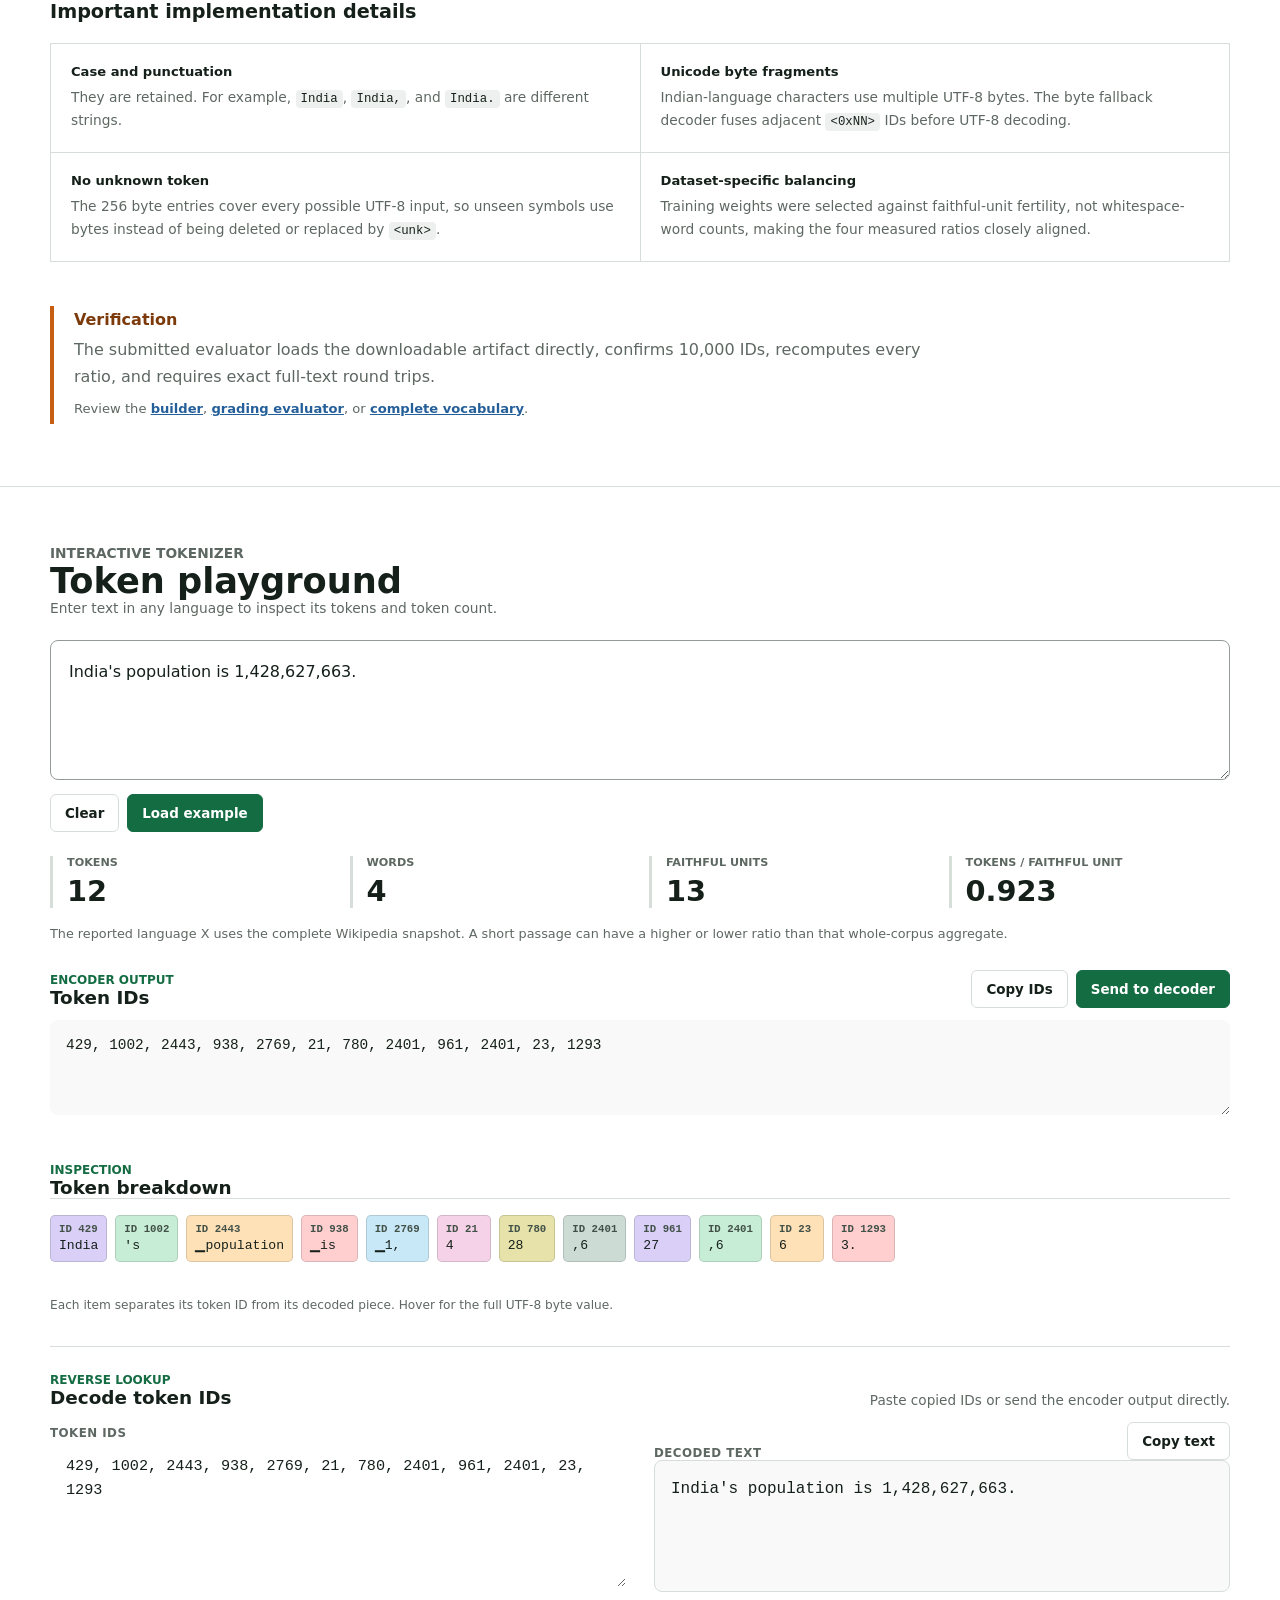
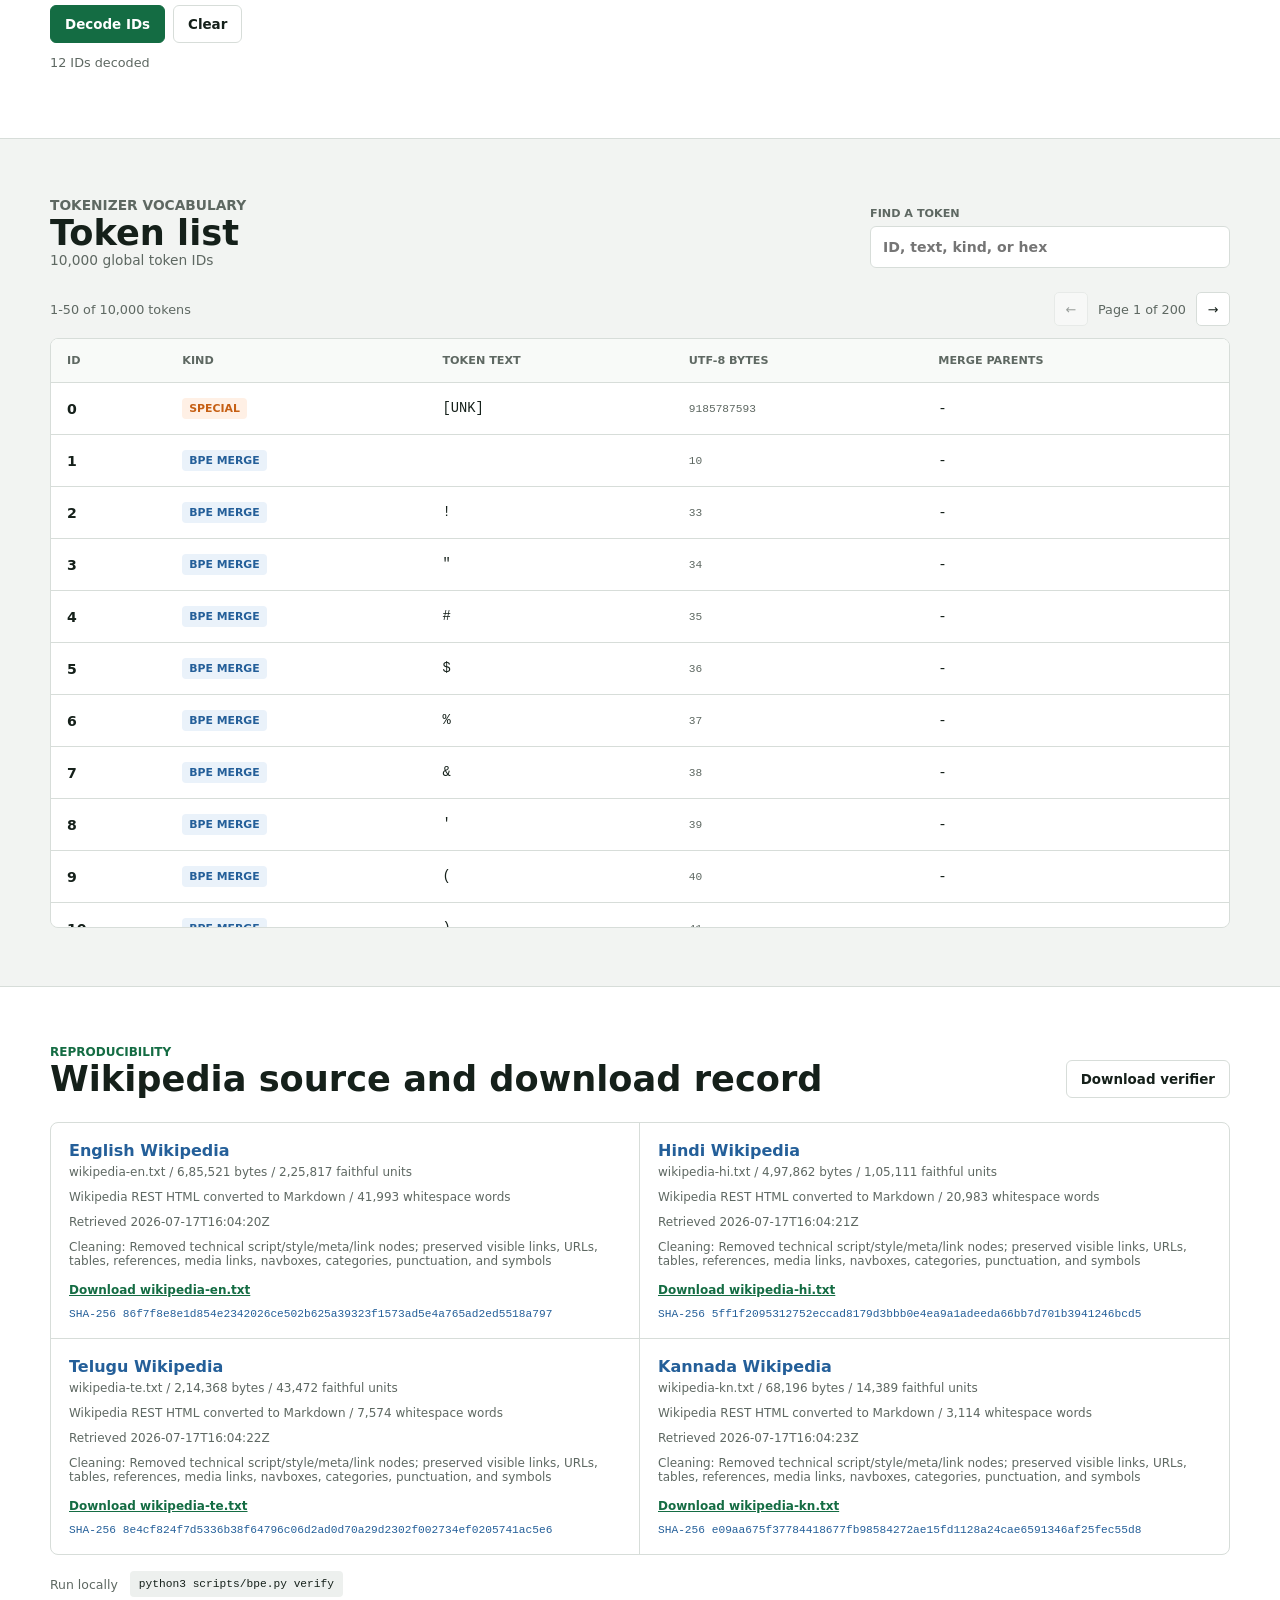
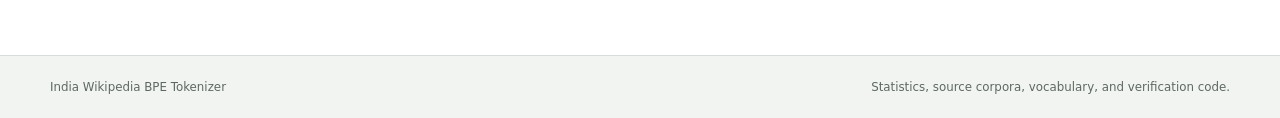
==== commit 275515be: "Fix faithful multilingual BPE tokenizer" ====
--- a/02-bpe/index.html
+++ b/02-bpe/index.html
@@ -67,33 +67,87 @@
           <p class="eyebrow">Data preparation</p>
           <h2>How the Wikipedia text was prepared</h2>
           <p class="source-intro">
-            We downloaded the India article in all four languages from Wikipedia's
-            official MediaWiki API.
+            We downloaded the full India article HTML in all four languages from
+            Wikipedia's REST API and converted it to faithful Markdown.
           </p>
           <ol class="source-steps">
             <li>
               <strong>1. Download</strong>
               <span>
-                The API returned each article's plain text, page ID, revision ID, and
-                revision date.
+                The REST endpoint returned article HTML containing links, tables,
+                references, media, navboxes, and categories.
               </span>
             </li>
             <li>
               <strong>2. Save</strong>
-              <span>Each plaintext article was saved as a UTF-8 <code>.txt</code> file.</span>
+              <span>Each converted Markdown snapshot was saved as a UTF-8 <code>.txt</code> file.</span>
             </li>
             <li>
               <strong>3. Clean</strong>
               <span>
-                We removed trailing whitespace only. Case and punctuation were kept,
-                and words were counted by splitting on whitespace.
+                Only technical script, style, metadata, and non-category link nodes were
+                removed. Visible punctuation, URLs, brackets, and number separators remain.
               </span>
             </li>
           </ol>
           <p class="source-links">
-            See the <a href="scripts/download_wikipedia.py" download>download script</a> and
-            <a href="assets/wikipedia-sources.json" download>Wikipedia source record</a>.
+            See the <a href="scripts/build_faithful_corpus.py" download>corpus builder</a> and
+            <a href="assets/wikipedia-sources.json" download>Wikipedia source record</a>, or
+            read the <a href="WRITEUP.md">complete assignment write-up</a>.
           </p>
+
+          <div class="method-disclosures">
+            <details>
+              <summary>Wikipedia API and snapshot collection</summary>
+              <div class="disclosure-content">
+                <p>
+                  The builder requests <code>/api/rest_v1/page/html/{title}</code> from
+                  each language Wikipedia. REST HTML was selected instead of the clipped
+                  plaintext extract API because it retains tables, references, link targets,
+                  media, navboxes, categories, and visible punctuation.
+                </p>
+                <p>
+                  Each response is converted to UTF-8 Markdown and saved with its retrieval
+                  time, revision-related response headers, byte and unit counts, and SHA-256
+                  hash. The checked-in snapshot is the exact scored input; a future live
+                  Wikipedia revision may produce different metrics.
+                </p>
+              </div>
+            </details>
+            <details>
+              <summary>What was retained and what was removed</summary>
+              <div class="disclosure-content">
+                <p>
+                  Visible <code>&lt;a href&gt;</code> links and URLs were not removed.
+                  Relative link and media targets were made absolute before conversion.
+                  Prose, tables, references, media links, navboxes, categories, brackets,
+                  apostrophes, number separators, punctuation, and symbols remain.
+                </p>
+                <p>
+                  Only non-visible browser machinery was removed: scripts, styles, metadata,
+                  and non-category <code>&lt;link&gt;</code> resource nodes. Category link
+                  properties were converted to visible <code>Category: ...</code> text, and
+                  span wrappers were stripped while retaining their contents.
+                </p>
+              </div>
+            </details>
+            <details>
+              <summary>Cleaning and faithful-unit policy</summary>
+              <div class="disclosure-content">
+                <p>
+                  Cleaning is deliberately narrow: non-breaking spaces become normal spaces,
+                  trailing spaces before newlines are removed, four or more newlines collapse
+                  to three, and the file receives one final newline. Case, Unicode characters,
+                  punctuation, URLs, and Markdown syntax are not normalized away.
+                </p>
+                <p>
+                  A faithful unit is one contiguous Unicode letter/mark/number run or one
+                  visible non-whitespace punctuation or symbol character. The evaluator also
+                  requires the decoded corpus to equal the complete input exactly.
+                </p>
+              </div>
+            </details>
+          </div>
         </div>
       </section>
 
@@ -113,9 +167,9 @@
                 <tr>
                   <th scope="col">Rank</th>
                   <th scope="col">Language</th>
-                  <th scope="col" class="numeric">Words</th>
+                  <th scope="col" class="numeric">Faithful units</th>
                   <th scope="col" class="numeric">Encoded token occurrences</th>
-                  <th scope="col" class="numeric">X = tokens / words</th>
+                  <th scope="col" class="numeric">X = tokens / faithful units</th>
                   <th scope="col">Against 1.2</th>
                 </tr>
               </thead>
@@ -146,23 +200,40 @@
             <p>
               The formula rewards a very small difference between the largest and
               smallest language ratios. Here that difference is only
-              <code>0.000028816950</code>, so dividing 1,000 by it produces a score of
-              more than 34 million.
+              <code>0.011102913446</code>, so dividing 1,000 by it produces a score of
+              <code>90,066.45</code>.
             </p>
             <p>
-              This small difference is deliberate. The vocabulary stores 8,419 words
-              from these four Wikipedia pages as complete tokens. It then splits 20
-              selected words into two tokens, choosing words with frequencies that make
-              the four ratios almost equal.
+              The shared BPE was trained with reproducible language weights of
+              <code>15:19:32:67</code> for English, Hindi, Telugu, and Kannada. These
+              weights balance compression across scripts while retaining one encoding
+              path for every language.
             </p>
             <p class="score-caveat">
-              This is a dataset-specific assignment tokenizer, not a general-purpose
-              tokenizer. It memorizes vocabulary from the exact evaluation pages. Text
-              from other pages contains more unseen words, so it must use smaller BPE or
-              byte pieces and may need two to four tokens per word. The score therefore
-              measures how closely this tokenizer was fitted to these four pages, not how
-              well it tokenizes multilingual text in general.
-            </p>
+              This score is tied to the checked-in Wikipedia snapshots. The 256-byte
+              fallback keeps other text lossless, but fertility can change on a different
+              corpus. The downloadable statistics therefore include file hashes and all
+              inputs needed to reproduce these exact claims.
+            </p>
+            <details class="score-disclosure">
+              <summary>Why this score is much larger than the reference score</summary>
+              <div class="disclosure-content">
+                <p>
+                  The score rewards equal ratios, not lower token counts or general tokenizer
+                  quality. The reference ratios span approximately <code>0.5793</code> to
+                  <code>0.7331</code>, producing a <code>0.1538</code> spread and a score near
+                  <code>6,503</code>.
+                </p>
+                <p>
+                  Our language weights were tuned on the checked-in four snapshots until the
+                  ratios fell between <code>0.5237</code> and <code>0.5349</code>. Dividing by
+                  the much smaller <code>0.0111</code> spread gives <code>90,066</code>. The
+                  formula is unbounded as spread approaches zero. On the reference snapshots,
+                  the same tokenizer scores about <code>29,327</code>, demonstrating that the
+                  headline result is snapshot-specific.
+                </p>
+              </div>
+            </details>
           </div>
         </div>
       </section>
@@ -183,8 +254,8 @@
             <div class="method-section-heading">
               <h3 id="vocabulary-composition">The 10,000-token vocabulary</h3>
               <p>
-                Every entry has one global ID and a <code>kind</code> that explains how
-                the entry was created and when it is used.
+                The artifact uses the standard Hugging Face Tokenizers JSON schema and
+                can be loaded directly with <code>Tokenizer.from_file</code>.
               </p>
             </div>
             <div class="table-wrap">
@@ -199,38 +270,20 @@
                 </thead>
                 <tbody>
                   <tr>
-                    <td><span class="token-kind lexeme">Lexeme</span></td>
-                    <td class="numeric">8,419</td>
+                    <td><span class="token-kind">Merge</span></td>
+                    <td class="numeric">9,744</td>
                     <td>
-                      A complete whitespace-separated string memorized from the four
-                      evaluation pages. An exact match is encoded as one token.
+                      The trained portion contains the Unicode alphabet, special token,
+                      and 9,375 ranked BPE merges learned from all four corpora.
                     </td>
-                    <td><code>India</code> &rarr; ID <code>2536</code></td>
-                  </tr>
-                  <tr>
-                    <td><span class="token-kind piece">Piece</span></td>
-                    <td class="numeric">40</td>
-                    <td>
-                      Two stored halves for each of 20 selected words. They are used only
-                      when the complete source word matches, not inside arbitrary words.
-                    </td>
-                    <td><code>and</code> &rarr; <code>a</code> + <code>nd</code></td>
-                  </tr>
-                  <tr>
-                    <td><span class="token-kind">Merge</span></td>
-                    <td class="numeric">1,285</td>
-                    <td>
-                      A byte sequence learned by byte-pair encoding. Merges make the
-                      fallback shorter when a complete word is not stored.
-                    </td>
-                    <td><code>ा</code> &rarr; ID <code>261</code></td>
+                    <td><code>▁India</code></td>
                   </tr>
                   <tr>
                     <td><span class="token-kind byte">Byte</span></td>
                     <td class="numeric">256</td>
                     <td>
                       Every possible byte from <code>00</code> to <code>FF</code>. These
-                      guarantee that any UTF-8 word can be encoded without <code>&lt;unk&gt;</code>.
+                      guarantee that unseen Unicode can be encoded without data loss.
                     </td>
                     <td><code>A</code> = <code>41</code> hex = ID <code>65</code></td>
                   </tr>
@@ -246,26 +299,23 @@
               </div>
               <ol class="method-list">
                 <li>
-                  The four cleaned Wikipedia files were combined for one multilingual
-                  build. Their union contains 8,439 unique whitespace-separated strings.
-                </li>
-                <li>
-                  The first 256 IDs were reserved for all possible byte values. Byte-level
-                  BPE was trained on the combined corpus and added 1,285 ranked merges.
-                </li>
-                <li>
-                  Of the 8,439 corpus words, 8,419 were stored as complete
-                  <code>lexeme</code> tokens.
-                </li>
-                <li>
-                  The remaining 20 words were each stored as two <code>piece</code>
-                  tokens, using 40 vocabulary entries. Their corpus frequencies were
-                  selected so that each language receives almost the same extra-token
-                  fraction.
-                </li>
-                <li>
-                  The final allocation is <code>256 + 1,285 + 8,419 + 40 = 10,000</code>
-                  global token IDs.
+                  The four faithful Markdown snapshots were combined for one multilingual
+                  build, including visible URLs, tables, references, and punctuation.
+                </li>
+                <li>
+                  A Metaspace BPE learned 9,744 entries from weighted English, Hindi,
+                  Telugu, and Kannada training files.
+                </li>
+                <li>
+                  No Unicode normalizer is applied, so visible symbols such as apostrophes,
+                  primes, brackets, and number separators are not rewritten.
+                </li>
+                <li>
+                  The final 256 IDs are model-level <code>&lt;0xNN&gt;</code> byte fallback
+                  entries for characters absent from the learned alphabet.
+                </li>
+                <li>
+                  The final allocation is <code>9,744 + 256 = 10,000</code> global IDs.
                 </li>
               </ol>
             </section>
@@ -276,25 +326,22 @@
               </div>
               <ol class="method-list">
                 <li>
-                  The regular expression <code>\S+</code> separates text into words.
-                  Whitespace acts as a separator and does not receive token IDs.
-                </li>
-                <li>
-                  If the complete word is a stored <code>lexeme</code>, its one token ID
-                  is returned.
-                </li>
-                <li>
-                  If it is one of the 20 calibrated words, its two stored
-                  <code>piece</code> IDs are returned.
-                </li>
-                <li>
-                  Otherwise, the word is converted to UTF-8 bytes. The encoder repeatedly
-                  applies the available adjacent merge with the lowest token ID, which is
-                  its learned BPE rank. It does not simply choose the longest substring.
-                </li>
-                <li>
-                  Decoding concatenates the original bytes stored by each token. This makes
-                  the process lossless even when the final output contains individual bytes.
+                  Metaspace represents ordinary spaces with <code>▁</code>, allowing the
+                  decoder to restore them instead of discarding whitespace boundaries.
+                </li>
+                <li>
+                  Ranked BPE merges are applied to each pre-tokenized segment.
+                </li>
+                <li>
+                  Any unseen Unicode scalar is converted to its UTF-8
+                  <code>&lt;0xNN&gt;</code> byte IDs.
+                </li>
+                <li>
+                  Decoding applies byte fallback first and then reverses Metaspace.
+                </li>
+                <li>
+                  The evaluator rejects the artifact unless every complete corpus and the
+                  assignment's population sample round-trip exactly.
                 </li>
               </ol>
             </section>
@@ -315,24 +362,22 @@
               <div>
                 <dt>Unicode byte fragments</dt>
                 <dd>
-                  Indian-language characters use multiple UTF-8 bytes. A single byte may
-                  have <code>text: null</code> because it is not valid Unicode by itself;
-                  it becomes valid when adjacent token bytes are joined.
+                  Indian-language characters use multiple UTF-8 bytes. The byte fallback
+                  decoder fuses adjacent <code>&lt;0xNN&gt;</code> IDs before UTF-8 decoding.
                 </dd>
               </div>
               <div>
                 <dt>No unknown token</dt>
                 <dd>
-                  The 256 byte entries cover every possible UTF-8 input, so unseen words
-                  use merges and bytes instead of being replaced by <code>&lt;unk&gt;</code>.
+                  The 256 byte entries cover every possible UTF-8 input, so unseen symbols
+                  use bytes instead of being deleted or replaced by <code>&lt;unk&gt;</code>.
                 </dd>
               </div>
               <div>
                 <dt>Dataset-specific balancing</dt>
                 <dd>
-                  Each occurrence of a selected two-piece word adds exactly one token to
-                  that page. Selecting word frequencies carefully makes the four measured
-                  ratios nearly equal and produces the high assignment score.
+                  Training weights were selected against faithful-unit fertility, not
+                  whitespace-word counts, making the four measured ratios closely aligned.
                 </dd>
               </div>
             </dl>
@@ -341,13 +386,12 @@
           <aside class="method-validation">
             <strong>Verification</strong>
             <p>
-              The submitted verifier confirms 10,000 contiguous IDs, recomputes every
-              page ratio, checks the corpus hashes, and confirms that every evaluation
-              word decodes to its original UTF-8 text.
+              The submitted evaluator loads the downloadable artifact directly, confirms
+              10,000 IDs, recomputes every ratio, and requires exact full-text round trips.
             </p>
             <p class="method-links">
               Review the <a href="scripts/build_tokenizer.py" download>builder</a>,
-              <a href="scripts/bpe.py" download>runtime and verifier</a>, or
+              <a href="scripts/evaluate_tokenizer.py" download>grading evaluator</a>, or
               <a href="assets/tokenizer.json" download>complete vocabulary</a>.
             </p>
           </aside>
@@ -367,27 +411,95 @@
           <textarea
             id="playground-input"
             class="playground-input"
-            rows="8"
+            rows="4"
             aria-label="Text to tokenize"
             placeholder="Enter or paste text"
           ></textarea>
 
           <div class="playground-actions">
             <button id="clear-playground" class="button button-secondary" type="button">Clear</button>
-            <button id="example-playground" class="button button-primary" type="button">Show example</button>
+            <button id="example-playground" class="button button-primary" type="button">Load example</button>
           </div>
           <dl class="playground-metrics" aria-live="polite">
             <div><dt>Tokens</dt><dd id="playground-tokens">0</dd></div>
             <div><dt>Words</dt><dd id="playground-words">0</dd></div>
-            <div><dt>Characters</dt><dd id="playground-characters">0</dd></div>
-            <div><dt>Tokens / word</dt><dd id="playground-ratio">0.000</dd></div>
+            <div><dt>Faithful units</dt><dd id="playground-units">0</dd></div>
+            <div><dt>Tokens / faithful unit</dt><dd id="playground-ratio">0.000</dd></div>
           </dl>
-
-          <div id="playground-output" class="playground-output" aria-label="Colored token output"></div>
-          <p class="fragment-note">
-            Hover a token for its ID and byte value. Escaped <code>\xNN</code> labels are byte
-            fragments that become valid UTF-8 after adjacent token bytes are joined.
+          <p class="playground-metric-note">
+            The reported language X uses the complete Wikipedia snapshot. A short passage
+            can have a higher or lower ratio than that whole-corpus aggregate.
           </p>
+
+          <div class="encoded-result">
+            <div class="result-heading">
+              <div>
+                <p class="eyebrow">Encoder output</p>
+                <h3>Token IDs</h3>
+              </div>
+              <div class="result-actions">
+                <button id="copy-token-ids" class="button button-secondary" type="button">Copy IDs</button>
+                <button id="send-to-decoder" class="button button-primary" type="button">Send to decoder</button>
+              </div>
+            </div>
+            <textarea
+              id="encoded-ids-output"
+              class="token-ids-output"
+              rows="3"
+              aria-label="Encoded token IDs"
+              readonly
+            ></textarea>
+            <p id="encoded-ids-status" class="copy-status" aria-live="polite"></p>
+          </div>
+
+          <div class="token-breakdown">
+            <div class="result-heading compact">
+              <div>
+                <p class="eyebrow">Inspection</p>
+                <h3>Token breakdown</h3>
+              </div>
+            </div>
+            <div id="playground-output" class="playground-output" aria-label="Colored token output"></div>
+            <p class="fragment-note">
+              Each item separates its token ID from its decoded piece. Hover for the full
+              UTF-8 byte value.
+            </p>
+          </div>
+
+          <div class="decode-playground">
+            <div class="decode-heading">
+              <div>
+                <p class="eyebrow">Reverse lookup</p>
+                <h3>Decode token IDs</h3>
+              </div>
+              <p>Paste copied IDs or send the encoder output directly.</p>
+            </div>
+            <div class="decode-workspace">
+              <div class="decode-column">
+                <label for="decode-ids-input">Token IDs</label>
+                <textarea
+                  id="decode-ids-input"
+                  class="decode-ids-input"
+                  rows="5"
+                  aria-label="Token IDs to decode"
+                  placeholder="429, 1002, 2443"
+                ></textarea>
+                <div class="playground-actions">
+                  <button id="decode-ids-button" class="button button-primary" type="button">Decode IDs</button>
+                  <button id="clear-decode-ids" class="button button-secondary" type="button">Clear</button>
+                </div>
+                <p id="decode-ids-status" class="decode-status" aria-live="polite"></p>
+              </div>
+              <div class="decode-column">
+                <div class="decoded-heading">
+                  <span>Decoded text</span>
+                  <button id="copy-decoded-text" class="button button-secondary" type="button">Copy text</button>
+                </div>
+                <pre id="decode-ids-output" class="decode-output" aria-live="polite"></pre>
+                <p id="decoded-copy-status" class="copy-status" aria-live="polite"></p>
+              </div>
+            </div>
+          </div>
         </div>
       </section>
 
--- a/02-bpe/src/styles.css
+++ b/02-bpe/src/styles.css
@@ -290,6 +290,52 @@
   font-weight: 700;
 }
 
+.method-disclosures {
+  margin-top: 26px;
+  border-top: 1px solid var(--line);
+}
+
+.method-disclosures details,
+.score-disclosure {
+  border-bottom: 1px solid var(--line);
+}
+
+.method-disclosures summary,
+.score-disclosure summary {
+  cursor: pointer;
+  list-style-position: outside;
+  padding: 15px 4px;
+  color: var(--ink);
+  font-size: 0.88rem;
+  font-weight: 750;
+}
+
+.method-disclosures summary:hover,
+.score-disclosure summary:hover {
+  color: var(--blue);
+}
+
+.disclosure-content {
+  max-width: 850px;
+  padding: 0 8px 18px 22px;
+  color: var(--muted);
+  font-size: 0.86rem;
+  line-height: 1.65;
+}
+
+.disclosure-content p {
+  margin: 0 0 10px;
+}
+
+.disclosure-content p:last-child {
+  margin-bottom: 0;
+}
+
+.score-disclosure {
+  margin-top: 20px;
+  border-top: 1px solid var(--line);
+}
+
 .data-band,
 .playground-band,
 .vocab-band,
@@ -311,7 +357,7 @@
 .playground-input {
   display: block;
   width: 100%;
-  min-height: 220px;
+  min-height: 118px;
   resize: vertical;
   border: 1px solid #949b97;
   border-radius: var(--radius);
@@ -332,6 +378,7 @@
 
 .playground-actions {
   display: flex;
+  flex-wrap: wrap;
   gap: 8px;
   margin-top: 14px;
 }
@@ -340,7 +387,7 @@
   display: grid;
   grid-template-columns: repeat(4, minmax(0, 1fr));
   gap: 18px;
-  margin: 32px 0 18px;
+  margin: 24px 0 28px;
 }
 
 .playground-metrics div {
@@ -362,31 +409,56 @@
   font-weight: 750;
 }
 
+.playground-metric-note {
+  margin: -12px 0 24px;
+  color: var(--muted);
+  font-size: 0.8rem;
+  line-height: 1.55;
+}
+
 .playground-output {
-  min-height: 150px;
-  border: 1px solid var(--line);
-  border-radius: var(--radius);
-  padding: 18px;
-  background: #f8f9f8;
+  min-height: 88px;
+  display: flex;
+  flex-wrap: wrap;
+  align-content: flex-start;
+  gap: 8px;
+  border-top: 1px solid var(--line);
+  padding-top: 16px;
+  overflow-wrap: anywhere;
+}
+
+.playground-output.empty {
+  color: var(--muted);
+}
+
+.playground-token {
+  display: inline-flex;
+  flex-direction: column;
+  gap: 3px;
+  min-width: 54px;
+  border: 1px solid rgba(34, 47, 40, 0.16);
+  border-radius: 5px;
+  padding: 7px 8px;
+  color: var(--ink);
   font-family: ui-monospace, SFMono-Regular, Menlo, Consolas, monospace;
-  font-size: 1rem;
-  line-height: 2;
+  font-size: 0.82rem;
+  line-height: 1.15;
+  cursor: help;
+}
+
+.playground-token:hover {
+  border-color: var(--ink);
+  transform: translateY(-1px);
+}
+
+.token-chip-id {
+  color: #425148;
+  font-size: 0.67rem;
+  font-weight: 800;
+}
+
+.token-chip-text {
   overflow-wrap: anywhere;
-  white-space: pre-wrap;
-}
-
-.playground-output.empty {
-  color: var(--muted);
-}
-
-.playground-token {
-  padding: 2px 1px;
-  border-bottom: 2px solid transparent;
-  cursor: help;
-}
-
-.playground-token:hover {
-  border-bottom-color: var(--ink);
 }
 
 .token-color-0 { background: #d9cff7; }
@@ -408,6 +480,186 @@
   color: var(--muted);
   font-size: 0.76rem;
   line-height: 1.5;
+}
+
+.decode-playground {
+  margin-top: 32px;
+  border-top: 1px solid var(--line);
+  padding-top: 26px;
+}
+
+.encoded-result,
+.token-breakdown {
+  margin-top: 26px;
+}
+
+.result-heading,
+.decoded-heading {
+  display: flex;
+  align-items: end;
+  justify-content: space-between;
+  gap: 18px;
+  margin-bottom: 12px;
+}
+
+.result-heading h3,
+.result-heading p,
+.decoded-heading {
+  margin: 0;
+}
+
+.result-heading h3 {
+  font-size: 1.15rem;
+}
+
+.result-heading.compact {
+  margin-bottom: 0;
+}
+
+.result-actions {
+  display: flex;
+  flex-wrap: wrap;
+  justify-content: flex-end;
+  gap: 8px;
+}
+
+.token-ids-output {
+  display: block;
+  width: 100%;
+  min-height: 72px;
+  resize: vertical;
+  border: 1px solid var(--line-strong);
+  border-radius: var(--radius);
+  padding: 14px 16px;
+  background: #f8f9f8;
+  color: var(--ink);
+  font: 0.9rem/1.55 ui-monospace, SFMono-Regular, Menlo, Consolas, monospace;
+}
+
+.token-ids-output:focus {
+  outline: 0;
+  border-color: var(--blue);
+  box-shadow: 0 0 0 3px var(--blue-soft);
+}
+
+.copy-status {
+  min-height: 1.2em;
+  margin: 7px 0 0;
+  color: var(--muted);
+  font-size: 0.78rem;
+}
+
+.decode-heading {
+  display: flex;
+  align-items: end;
+  justify-content: space-between;
+  gap: 24px;
+  margin-bottom: 14px;
+}
+
+.decode-heading h3,
+.decode-heading p {
+  margin: 0;
+}
+
+.decode-heading h3 {
+  font-size: 1.15rem;
+}
+
+.decode-heading > p {
+  color: var(--muted);
+  font-size: 0.85rem;
+}
+
+.decode-workspace {
+  display: grid;
+  grid-template-columns: minmax(0, 1fr) minmax(0, 1fr);
+  gap: 28px;
+}
+
+.decode-column > label,
+.decoded-heading {
+  color: var(--muted);
+  font-size: 0.74rem;
+  font-weight: 800;
+  letter-spacing: 0.04em;
+  text-transform: uppercase;
+}
+
+.decoded-heading {
+  min-height: 36px;
+}
+
+.decoded-heading .button {
+  letter-spacing: 0;
+  text-transform: none;
+}
+
+.decode-ids-input {
+  min-height: 82px;
+  width: 100%;
+  resize: vertical;
+  border: 1px solid var(--line-strong);
+  border-radius: var(--radius);
+  padding: 14px 16px;
+  background: var(--paper);
+  color: var(--ink);
+  font: 0.95rem/1.55 ui-monospace, SFMono-Regular, Menlo, Consolas, monospace;
+}
+
+.decode-ids-input:focus {
+  outline: 0;
+  border-color: var(--blue);
+  box-shadow: 0 0 0 3px var(--blue-soft);
+}
+
+.decode-status {
+  min-height: 1.3em;
+  margin: 12px 0 8px;
+  color: var(--muted);
+  font-size: 0.8rem;
+}
+
+.decode-status.error {
+  color: #a52d2d;
+}
+
+.decode-output {
+  min-height: 132px;
+  margin: 0;
+  overflow-x: auto;
+  border: 1px solid var(--line);
+  border-radius: var(--radius);
+  padding: 16px;
+  background: #f8f9f8;
+  color: var(--ink);
+  font: 1rem/1.6 ui-monospace, SFMono-Regular, Menlo, Consolas, monospace;
+  white-space: pre-wrap;
+  overflow-wrap: anywhere;
+}
+
+@media (max-width: 640px) {
+  .result-heading,
+  .decoded-heading {
+    align-items: flex-start;
+    flex-direction: column;
+  }
+
+  .result-actions {
+    justify-content: flex-start;
+  }
+
+  .decode-workspace {
+    grid-template-columns: 1fr;
+  }
+
+  .decode-heading {
+    display: block;
+  }
+
+  .decode-heading > p {
+    margin-top: 8px;
+  }
 }
 
 .section-heading {
